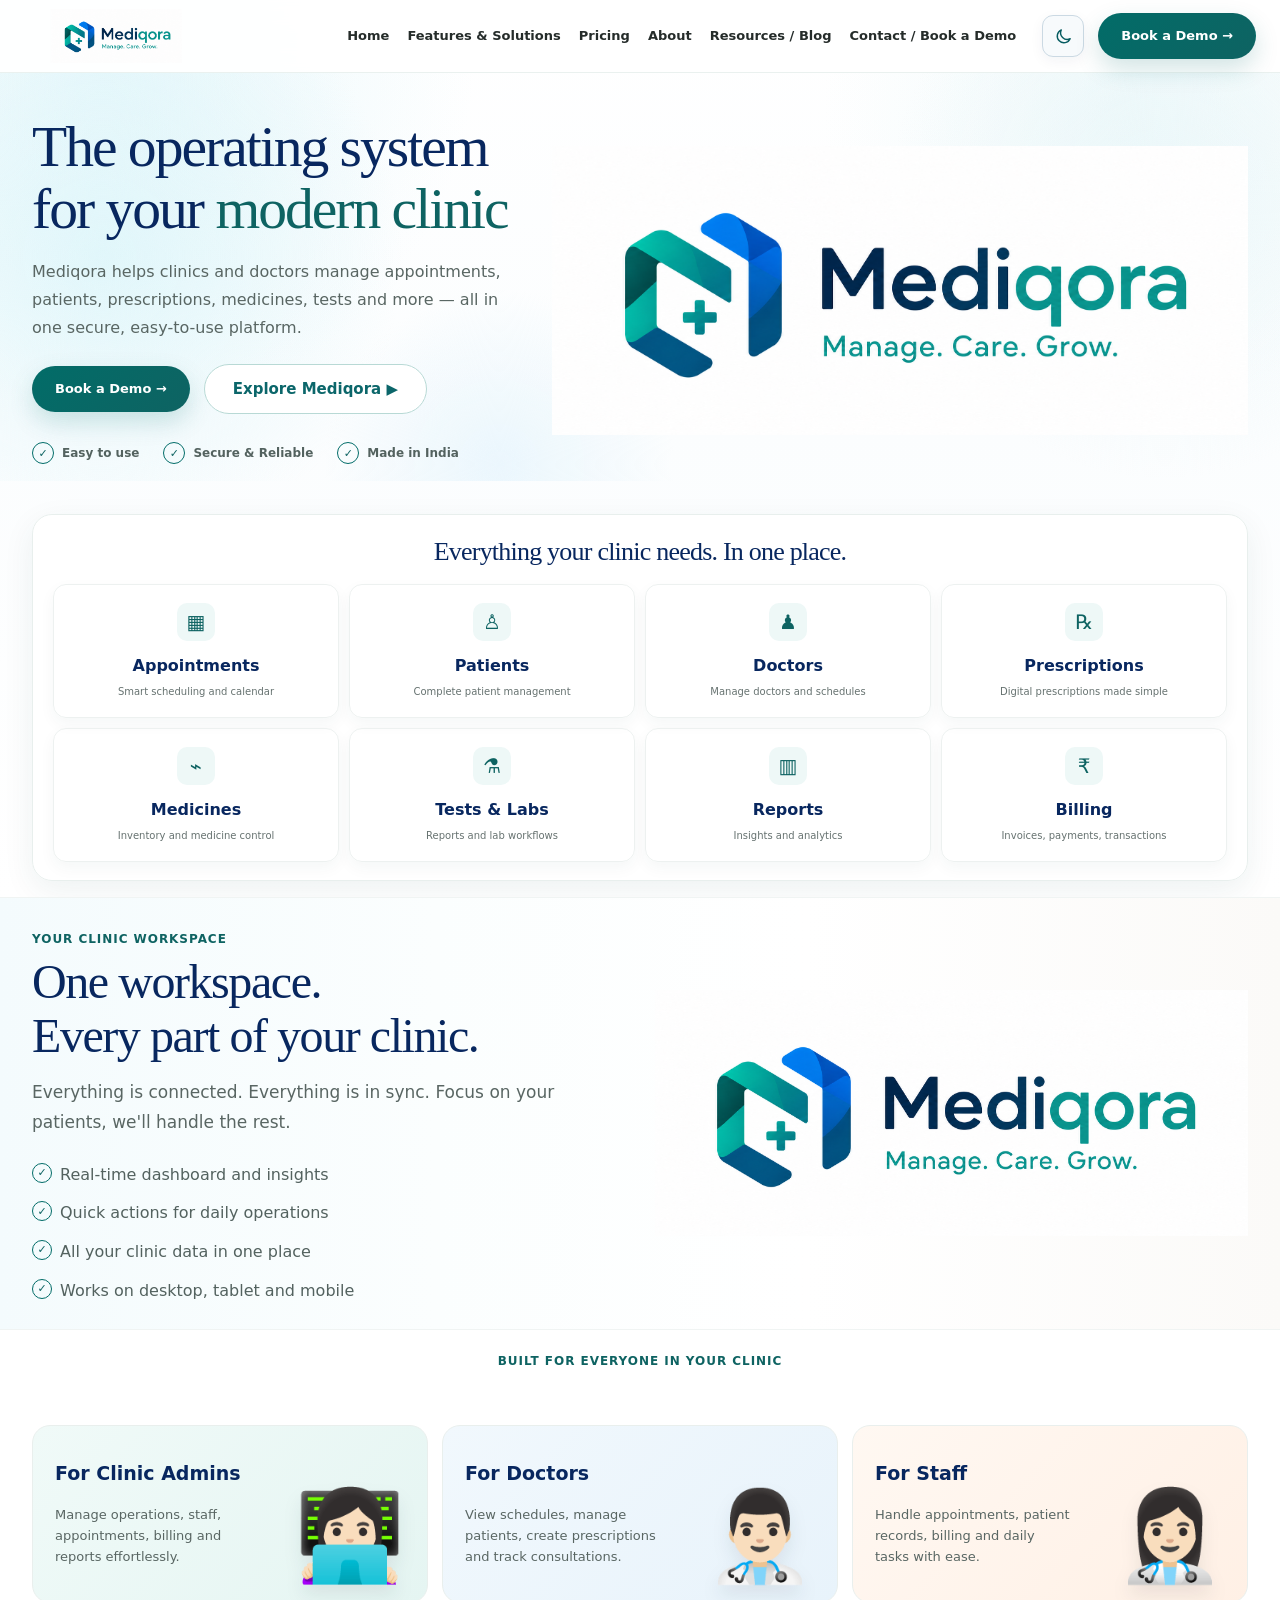
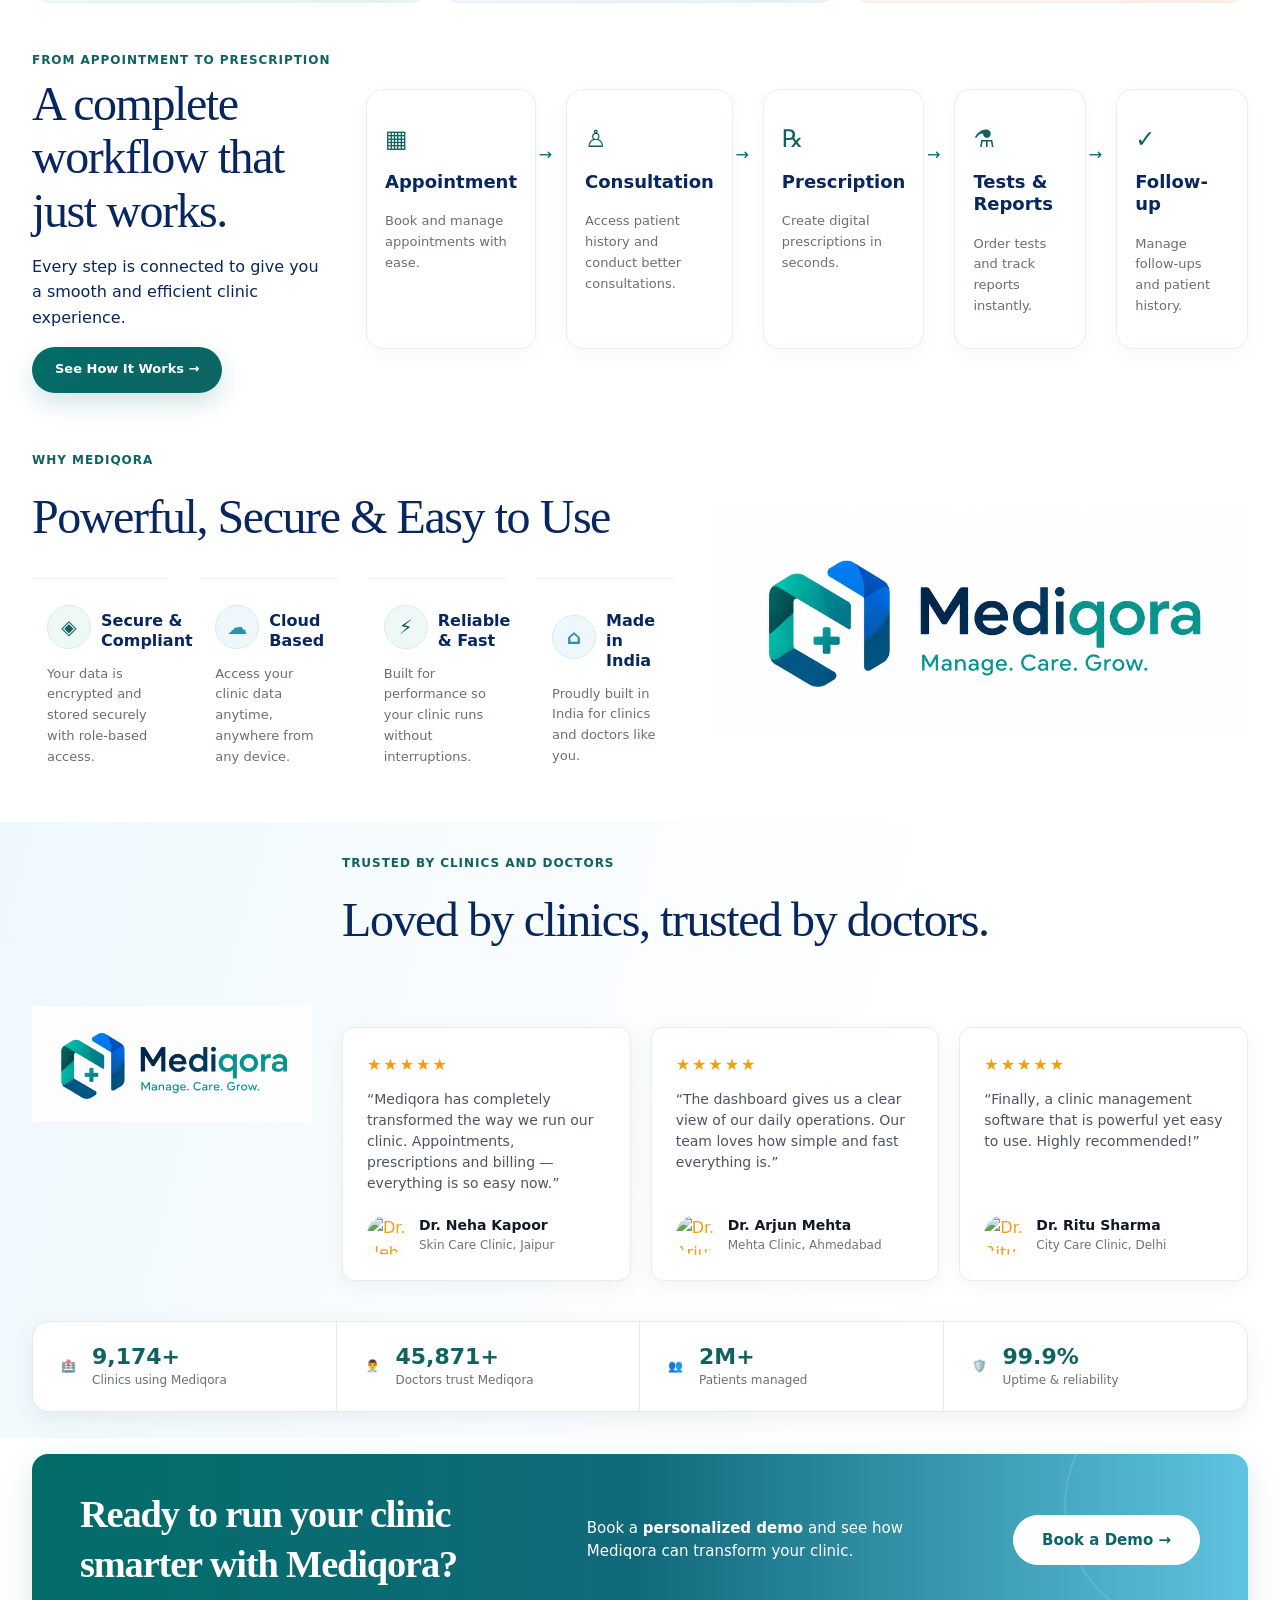
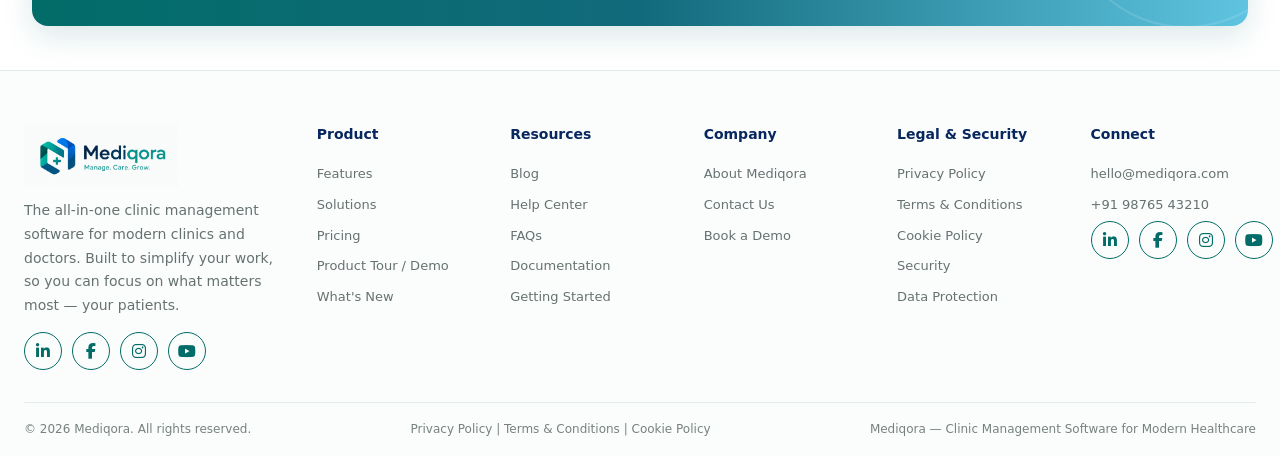
==== index.html @ 3763084b "code" ====
<!doctype html>
<html lang="en">
  <head>
    <meta charset="utf-8" />
    <meta name="viewport" content="width=device-width,initial-scale=1" />
    <meta
      name="description"
      content="Mediqora clinic management software for modern healthcare"
    />
    <title>Mediqora — Modern Clinic Management</title>
    <link
      rel="stylesheet"
      href="https://cdnjs.cloudflare.com/ajax/libs/font-awesome/6.5.1/css/all.min.css"
    />
    <link rel="stylesheet" href="css/home.css" />
    <script defer src="js/script.js"></script>
  </head>
  <body>
    <div data-header></div>
    <main>
      <section class="home-hero">
        <div class="container hero-split">
          <div class="hero-copy reveal">
            <h1>
              The operating system for your
              <span class="teal">modern clinic</span>
            </h1>
            <p class="lead">
              Mediqora helps clinics and doctors manage appointments, patients,
              prescriptions, medicines, tests and more — all in one secure,
              easy-to-use platform.
            </p>
            <div class="actions">
              <a class="btn btn-primary" href="bookdemo.html">Book a Demo →</a
              ><a class="btn btn-secondary" href="producttour.html"
                >Explore Mediqora ▶</a
              >
            </div>
            <div class="hero-points">
              <span>Easy to use</span><span>Secure & Reliable</span
              ><span>Made in India</span>
            </div>
          </div>
          <div class="hero-banner-image reveal">
            <img
              src="assets/logo.png"
              alt="Mediqora banner"
            />
          </div>
        </div>
      </section>

      <section class="container section-sm reveal">
        <div class="feature-catalog">
          <h2>Everything your clinic needs. In one place.</h2>
          <div class="catalog-grid">
            <a href="feature-solutions.html"
              ><i>▦</i><strong>Appointments</strong
              ><span>Smart scheduling and calendar</span></a
            ><a href="feature-solutions.html"
              ><i>♙</i><strong>Patients</strong
              ><span>Complete patient management</span></a
            ><a href="feature-solutions.html"
              ><i>♟</i><strong>Doctors</strong
              ><span>Manage doctors and schedules</span></a
            ><a href="feature-solutions.html"
              ><i>℞</i><strong>Prescriptions</strong
              ><span>Digital prescriptions made simple</span></a
            ><a href="feature-solutions.html"
              ><i>⌁</i><strong>Medicines</strong
              ><span>Inventory and medicine control</span></a
            ><a href="feature-solutions.html"
              ><i>⚗</i><strong>Tests & Labs</strong
              ><span>Reports and lab workflows</span></a
            ><a href="feature-solutions.html"
              ><i>▥</i><strong>Reports</strong
              ><span>Insights and analytics</span></a
            ><a href="feature-solutions.html"
              ><i>₹</i><strong>Billing</strong
              ><span>Invoices, payments, transactions</span></a
            >
          </div>
        </div>
      </section>

      <section class="section workspace">
        <div class="container grid-2 align-center">
          <div class="reveal">
            <span class="eyebrow">Your clinic workspace</span>
            <h2>One workspace.<br />Every part of your clinic.</h2>
            <p class="lead small">
              Everything is connected. Everything is in sync. Focus on your
              patients, we'll handle the rest.
            </p>
            <ul class="check-list">
              <li>Real-time dashboard and insights</li>
              <li>Quick actions for daily operations</li>
              <li>All your clinic data in one place</li>
              <li>Works on desktop, tablet and mobile</li>
            </ul>
          </div>
          <div class="workspace-banner-image reveal">
            <img
              src="assets/logo.png"
              alt="Mediqora clinic workspace banner"
            />
          </div>
        </div>
      </section>

      <section class="container section-sm reveal">
        <div class="section-title center">
          <span class="eyebrow">Built for everyone in your clinic</span>
        </div>
        <div class="role-grid">
          <article class="role doctor">
            <div class="role-copy">
              <h3>For Clinic Admins</h3>
              <p>
                Manage operations, staff, appointments, billing and reports
                effortlessly.
              </p>
            </div>
            <div class="role-person">👩🏻‍💻</div>
          </article>
          <article class="role doctor2">
            <div class="role-copy">
              <h3>For Doctors</h3>
              <p>
                View schedules, manage patients, create prescriptions and track
                consultations.
              </p>
            </div>
            <div class="role-person">👨🏻‍⚕️</div>
          </article>
          <article class="role nurse">
            <div class="role-copy">
              <h3>For Staff</h3>
              <p>
                Handle appointments, patient records, billing and daily tasks
                with ease.
              </p>
            </div>
            <div class="role-person">👩🏻‍⚕️</div>
          </article>
        </div>
      </section>

      <section class="section workflow">
        <div class="container">
          <div class="workflow-grid">
            <div class="reveal">
              <span class="eyebrow">From appointment to prescription</span>
              <h2>A complete workflow that just works.</h2>
              <p>
                Every step is connected to give you a smooth and efficient
                clinic experience.
              </p>
              <a class="btn btn-primary" href="producttour.html"
                >See How It Works →</a
              >
            </div>
            <div class="steps reveal">
              <article>
                <i>▦</i>
                <h3>Appointment</h3>
                <p>Book and manage appointments with ease.</p>
              </article>
              <article>
                <i>♙</i>
                <h3>Consultation</h3>
                <p>Access patient history and conduct better consultations.</p>
              </article>
              <article>
                <i>℞</i>
                <h3>Prescription</h3>
                <p>Create digital prescriptions in seconds.</p>
              </article>
              <article>
                <i>⚗</i>
                <h3>Tests & Reports</h3>
                <p>Order tests and track reports instantly.</p>
              </article>
              <article>
                <i>✓</i>
                <h3>Follow-up</h3>
                <p>Manage follow-ups and patient history.</p>
              </article>
            </div>
          </div>
        </div>
      </section>

      <section class="container section reveal why-mediqora-section">
        <div class="why-mediqora-container">
          <!-- Left Content Column -->
          <div class="why-mediqora-content">
            <div class="section-title">
              <span class="eyebrow">WHY MEDIQORA</span>
              <h2>Powerful, Secure & Easy to Use</h2>
            </div>

            <div class="grid-4 benefits">
              <article>
                <div class="article-header">
                  <span class="icon">◈</span>
                  <h3>Secure & Compliant</h3>
                </div>
                <p>
                  Your data is encrypted and stored securely with role-based
                  access.
                </p>
              </article>

              <article>
                <div class="article-header">
                  <span class="icon blue">☁</span>
                  <h3>Cloud Based</h3>
                </div>
                <p>
                  Access your clinic data anytime, anywhere from any device.
                </p>
              </article>

              <article>
                <div class="article-header">
                  <span class="icon">⚡</span>
                  <h3>Reliable & Fast</h3>
                </div>
                <p>
                  Built for performance so your clinic runs without
                  interruptions.
                </p>
              </article>

              <article>
                <div class="article-header">
                  <span class="icon blue">⌂</span>
                  <h3>Made in India</h3>
                </div>
                <p>Proudly built in India for clinics and doctors like you.</p>
              </article>
            </div>
          </div>
          <div class="why-mediqora-image">
            <img
              src="assets/logo.png"
              alt="Mediqora multi-device dashboard mockup"
            />
          </div>
        </div>
      </section>

      <section class="section testimonials">
        <div class="container testimonials-wrapper">
          <div class="doctor-image-wrapper">
            <img
              src="assets/logo.png"
              alt="Doctor"
              class="featured-doctor-img"
            />
          </div>
          <div class="testimonials-content">
            <div class="testimonials-header">
              <div class="section-title reveal">
                <span class="eyebrow">TRUSTED BY CLINICS AND DOCTORS</span>
                <h2>Loved by clinics, trusted by doctors.</h2>
              </div>
            </div>
            <div class="grid-3 reveal">
              <article class="quote">
                <div class="stars">★★★★★</div>
                <p>
                  “Mediqora has completely transformed the way we run our
                  clinic. Appointments, prescriptions and billing — everything
                  is so easy now.”
                </p>
                <div class="author-info">
                  <img
                    src="https://via.placeholder.com/40"
                    alt="Dr. Neha Kapoor"
                    class="avatar"
                  />
                  <div>
                    <strong>Dr. Neha Kapoor</strong>
                    <small>Skin Care Clinic, Jaipur</small>
                  </div>
                </div>
              </article>

              <article class="quote">
                <div class="stars">★★★★★</div>
                <p>
                  “The dashboard gives us a clear view of our daily operations.
                  Our team loves how simple and fast everything is.”
                </p>
                <div class="author-info">
                  <img
                    src="https://via.placeholder.com/40"
                    alt="Dr. Arjun Mehta"
                    class="avatar"
                  />
                  <div>
                    <strong>Dr. Arjun Mehta</strong>
                    <small>Mehta Clinic, Ahmedabad</small>
                  </div>
                </div>
              </article>

              <article class="quote">
                <div class="stars">★★★★★</div>
                <p>
                  “Finally, a clinic management software that is powerful yet
                  easy to use. Highly recommended!”
                </p>
                <div class="author-info">
                  <img
                    src="https://via.placeholder.com/40"
                    alt="Dr. Ritu Sharma"
                    class="avatar"
                  />
                  <div>
                    <strong>Dr. Ritu Sharma</strong>
                    <small>City Care Clinic, Delhi</small>
                  </div>
                </div>
              </article>
            </div>
          </div>
        </div>
        <div class="container">
          <div class="stats-strip home-stats reveal">
            <div class="stat-item">
              <span class="stat-icon">🏥</span>
              <div>
                <strong class="count" data-count="10000">10,000+</strong>
                <span>Clinics using Mediqora</span>
              </div>
            </div>

            <div class="stat-item">
              <span class="stat-icon">👨‍⚕️</span>
              <div>
                <strong class="count" data-count="50000">50,000+</strong>
                <span>Doctors trust Mediqora</span>
              </div>
            </div>

            <div class="stat-item">
              <span class="stat-icon">👥</span>
              <div>
                <strong>2M+</strong>
                <span>Patients managed</span>
              </div>
            </div>

            <div class="stat-item">
              <span class="stat-icon">🛡️</span>
              <div>
                <strong>99.9%</strong>
                <span>Uptime & reliability</span>
              </div>
            </div>
          </div>
        </div>
      </section>

      <section class="container section-sm reveal">
        <div class="cta">
          <div class="cta-inner">
            <h2 class="cta-title">
              Ready to run your clinic<br />smarter with Mediqora?
            </h2>

            <p class="cta-description">
              Book a <strong>personalized demo</strong> and see how<br />
              Mediqora can transform your clinic.
            </p>

            <a class="btn btn-secondary" href="bookdemo.html"
              >Book a Demo &rarr;</a
            >
          </div>
        </div>
      </section>
    </main>
    <div data-footer></div>
  </body>
</html>
---- css/home.css ----
:root {
  --navy: #161a18;
  --navy-2: #263330;
  --teal: #026c68;
  --teal-dark: #0e6362;
  --teal-soft: #eef8f7;
  --blue: #5fc4e0;
  --blue-soft: #edf7fc;
  --purple: #7180b3;
  --orange: #ef9a49;
  --ink: #08275f;
  --muted: #667270;
  --line: #e3ecea;
  --panel: #ffffff;
  --soft: #f8fbfb;
  --shadow: 0 18px 50px rgba(4, 76, 75, 0.09);
  --shadow-sm: 0 8px 24px rgba(4, 76, 75, 0.07);
  --radius: 22px;
  --radius-sm: 14px;
  --max: 1600px;
}
* {
  box-sizing: border-box;
}
html {
  scroll-behavior: smooth;
}
body {
  margin: 0;
  color: var(--ink);
  background: #fff;
  font-family:
    Inter,
    ui-sans-serif,
    system-ui,
    -apple-system,
    BlinkMacSystemFont,
    "Segoe UI",
    sans-serif;
  line-height: 1.6;
  -webkit-font-smoothing: antialiased;
}
body::before {
  content: "";
  position: fixed;
  inset: 0;
  z-index: -2;
  background:
    radial-gradient(
      circle at 12% 7%,
      rgba(74, 194, 223, 0.11),
      transparent 23%
    ),
    radial-gradient(circle at 89% 9%, rgba(38, 190, 171, 0.1), transparent 20%),
    linear-gradient(180deg, #fff 0%, #fbfdfe 48%, #fff 100%);
}
a {
  color: inherit;
  text-decoration: none;
}
img {
  max-width: 100%;
  display: block;
}
button,
input,
select,
textarea {
  font: inherit;
  color: inherit;
}
button {
  cursor: pointer;
}
.container {
  width: 1500px;
  margin: auto;
}
.section {
  padding: 26px 0;
}
.section-sm {
  padding: 16px 0;
}
.eyebrow {
  display: inline-flex;
  align-items: center;
  gap: 8px;
  padding: 6px 11px;
  border-radius: 999px;
  background: var(--teal-soft);
  color: var(--teal-dark);
  font-weight: 800;
  font-size: 12px;
  letter-spacing: 0.04em;
  text-transform: uppercase;
}
.eyebrow::before {
  content: "";
  width: 7px;
  height: 7px;
  border-radius: 50%;
  background: var(--teal);
}
h1,
h2,
h3,
h4,
p {
  margin-top: 0;
}
h1 {
  font-size: clamp(42px, 6vw, 72px);
  line-height: 1.06;
  letter-spacing: -0.04em;
  color: var(--navy);
  margin-bottom: 22px;
}
h2 {
  font-size: clamp(30px, 4vw, 48px);
  line-height: 1.12;
  letter-spacing: -0.03em;
  color: var(--navy);
  margin-bottom: 16px;
}
h3 {
  line-height: 1.25;
  color: var(--navy);
}
.lead {
  font-size: clamp(17px, 2vw, 21px);
  color: #596663;
  line-height: 1.75;
  max-width: 670px;
}
.teal {
  color: var(--teal);
}
.muted {
  color: var(--muted);
}
.center {
  text-align: center;
}
.center .lead {
  margin-left: auto;
  margin-right: auto;
}
.stack {
  display: grid;
  gap: 18px;
}
.grid-2 {
  display: grid;
  grid-template-columns: repeat(2, minmax(0, 1fr));
  gap: 30px;
}
.grid-3 {
  display: grid;
  grid-template-columns: repeat(3, minmax(0, 1fr));
  gap: 22px;
}
.grid-4 {
  display: grid;
  grid-template-columns: repeat(4, minmax(0, 1fr));
  gap: 18px;
}
.grid-5 {
  display: grid;
  grid-template-columns: repeat(5, minmax(0, 1fr));
  gap: 16px;
}
.card {
  background: rgba(255, 255, 255, 0.95);
  border: 1px solid var(--line);
  border-radius: var(--radius-sm);
  box-shadow: var(--shadow-sm);
  padding: 24px;
}
.soft-card {
  background: linear-gradient(135deg, #f7fcfd, #f4f9ff);
  border: 1px solid var(--line);
  border-radius: var(--radius);
  padding: 28px;
}
.icon {
  width: 44px;
  height: 44px;
  min-width: 44px;
  min-height: 44px;
  flex: 0 0 44px;
  border-radius: 50%;
  display: inline-grid;
  place-items: center;
  background: var(--teal-soft);
  color: var(--teal-dark);
  font-size: 20px;
  font-weight: 800;
  line-height: 1;
  border: 1px solid rgba(0, 167, 157, 0.12);
}

.icon.blue {
  width: 44px;
  height: 44px;
  border-radius: 50%;
  background: var(--blue-soft);
  color: var(--blue);
}

.icon.purple {
  width: 44px;
  height: 44px;
  border-radius: 50%;
  background: #f4efff;
  color: var(--purple);
}

.icon.orange {
  width: 44px;
  height: 44px;
  border-radius: 50%;
  background: #fff2e8;
  color: #ef7f22;
}
.btn {
  display: inline-flex;
  align-items: center;
  justify-content: center;
  gap: 9px;
  min-height: 48px;
  padding: 0 22px;
  border-radius: 12px;
  border: 1px solid transparent;
  font-weight: 800;
  transition: 0.25s ease;
  white-space: nowrap;
}
.btn:hover {
  transform: translateY(-2px);
}
.btn-primary {
  background: linear-gradient(135deg, #026c68, #008a84);
  color: #fff;
  box-shadow: 0 12px 24px rgba(0, 167, 157, 0.18);
}
.btn-secondary {
  background: #fff;
  border-color: #b8d9d5;
  color: var(--teal-dark);
}
.btn-navy {
  background: linear-gradient(135deg, #0b5571, #0b6a83);
  color: #fff;
}
.btn-ghost {
  background: transparent;
  border-color: #d5e3e0;
  color: var(--navy);
}
.actions {
  display: flex;
  gap: 14px;
  flex-wrap: wrap;
  align-items: center;
}
.check-list {
  list-style: none;
  padding: 0;
  margin: 24px 0 0;
  display: grid;
  gap: 13px;
}
.check-list li {
  position: relative;
  padding-left: 28px;
  color: #53625f;
}
.check-list li::before {
  content: "✓";
  position: absolute;
  left: 0;
  top: 1px;
  width: 18px;
  height: 18px;
  border-radius: 50%;
  display: grid;
  place-items: center;
  border: 1px solid var(--teal);
  color: var(--teal-dark);
  font-size: 11px;
  font-weight: 900;
}
.section-title {
  margin-bottom: 34px;
}
.section-title .eyebrow {
  margin-bottom: 14px;
}
.band {
  border: 1px solid var(--line);
  background: rgba(255, 255, 255, 0.88);
  border-radius: 18px;
  box-shadow: var(--shadow-sm);
  padding: 22px;
}
.feature-row {
  display: grid;
  grid-template-columns: repeat(auto-fit, minmax(180px, 1fr));
  gap: 0;
}
.feature-row > div {
  padding: 18px 22px;
  border-right: 1px solid var(--line);
  display: flex;
  gap: 14px;
  align-items: center;
}
.feature-row > div:last-child {
  border-right: 0;
}
.feature-row strong {
  display: block;
  color: var(--navy);
  font-size: 14px;
}
.feature-row small {
  color: var(--muted);
  display: block;
  margin-top: 3px;
}
.cta {
  padding: 34px;
  border-radius: 22px;
  background: linear-gradient(90deg, #026c68 0%, #116a7b 50%, #5fc4e0 100%);
  color: white;
  box-shadow: 0 20px 42px rgba(7, 91, 130, 0.18);
  overflow: hidden;
  position: relative;
}
.cta::after {
  content: "";
  position: absolute;
  right: -60px;
  top: -70px;
  width: 240px;
  height: 240px;
  border: 2px solid rgba(255, 255, 255, 0.12);
  border-radius: 50%;
}
.cta h2,
.cta h3,
.cta p {
  color: white;
}
.cta-inner {
  position: relative;
  z-index: 1;
  display: flex;
  justify-content: space-between;
  gap: 30px;
  align-items: center;
}
.cta .btn-secondary {
  border-color: white;
}
.reveal {
  opacity: 0;
  transform: translateY(20px);
  transition:
    opacity 0.65s ease,
    transform 0.65s ease;
}
.reveal.visible {
  opacity: 1;
  transform: none;
}
.input,
.select,
.textarea {
  width: 100%;
  border: 1px solid #cfddea;
  background: #fff;
  border-radius: 10px;
  padding: 13px 14px;
  outline: none;
  transition: 0.2s;
}
.input:focus,
.select:focus,
.textarea:focus {
  border-color: var(--teal);
  box-shadow: 0 0 0 3px rgba(0, 167, 157, 0.08);
}
.textarea {
  min-height: 130px;
  resize: vertical;
}
.field label {
  display: block;
  font-size: 13px;
  font-weight: 800;
  color: var(--navy);
  margin-bottom: 7px;
}
.form-grid {
  display: grid;
  grid-template-columns: repeat(2, minmax(0, 1fr));
  gap: 16px;
}
.notice {
  padding: 12px 14px;
  border-radius: 10px;
  font-weight: 700;
  font-size: 14px;
  display: none;
}
.notice.show {
  display: block;
}
.notice.success {
  background: #e9fbf2;
  color: #16784c;
}
.notice.error {
  background: #fff0f0;
  color: #b42318;
}

/* Header */
.site-header {
  position: sticky;
  top: 0;
  z-index: 60;
  background: rgba(255, 255, 255, 0.88);
  -webkit-backdrop-filter: blur(14px);
  backdrop-filter: blur(14px);
  border-bottom: 1px solid rgba(219, 231, 239, 0.8);
}
.header-inner {
  height: 78px;
  display: flex;
  align-items: center;
  gap: 28px;
}
.brand {
  display: flex;
  align-items: center;
  flex: 0 0 auto;
}
.brand img {
  width: 150px;
  height: 54px;
  object-fit: contain;
  object-position: left center;
  mix-blend-mode: multiply;
}
.nav {
  display: flex;
  align-items: center;
  gap: 24px;
  margin-left: auto;
}
.nav a,
.nav button {
  font-size: 14px;
  font-weight: 750;
  color: #252c2a;
  background: none;
  border: 0;
  padding: 12px 0;
  position: relative;
}
.nav > a::after,
.nav .nav-link::after {
  content: "";
  position: absolute;
  left: 0;
  right: 0;
  bottom: 4px;
  height: 2px;
  background: var(--teal);
  transform: scaleX(0);
  transition: 0.22s;
}
.nav > a:hover::after,
.nav > a.active::after,
.nav .nav-link.active::after {
  transform: scaleX(1);
}
.dropdown {
  position: relative;
}
.dropdown-menu {
  position: absolute;
  top: calc(100% + 8px);
  left: 50%;
  transform: translate(-50%, 10px);
  min-width: 220px;
  background: #fff;
  border: 1px solid var(--line);
  border-radius: 14px;
  padding: 10px;
  box-shadow: var(--shadow);
  opacity: 0;
  visibility: hidden;
  transition: 0.2s;
}
.dropdown:hover .dropdown-menu,
.dropdown:focus-within .dropdown-menu {
  opacity: 1;
  visibility: visible;
  transform: translate(-50%, 0);
}
.dropdown-menu a {
  display: block;
  padding: 10px 12px;
  border-radius: 9px;
}
.dropdown-menu a:hover {
  background: var(--teal-soft);
}
.header-cta {
  margin-left: 4px;
}
.menu-toggle {
  display: none;
  width: 44px;
  height: 44px;
  border-radius: 10px;
  border: 1px solid var(--line);
  background: #fff;
  font-size: 22px;
}
.site-footer {
  margin-top: 72px;
  border-top: 1px solid var(--line);
  background: #fbfdfe;
}
.footer-main {
  padding: 52px 0 32px;
  display: grid;
  grid-template-columns: 1.6fr repeat(5, 1fr);
  gap: 34px;
}
.footer-brand img {
  width: 155px;
  mix-blend-mode: multiply;
  margin-bottom: 12px;
}
.footer-brand p {
  font-size: 14px;
  color: var(--muted);
  max-width: 300px;
}
.footer-col h4 {
  font-size: 14px;
  margin-bottom: 14px;
}
.footer-col a {
  display: block;
  color: #667270;
  font-size: 13px;
  padding: 5px 0;
}
.footer-col a:hover {
  color: var(--teal-dark);
}
.footer-bottom {
  border-top: 1px solid var(--line);
  padding: 17px 0;
  color: #77827f;
  font-size: 12px;
  display: flex;
  justify-content: space-between;
  gap: 16px;
  flex-wrap: wrap;
}
.mockup-wrap {
  position: relative;
  min-height: 430px;
  display: flex;
  align-items: center;
  justify-content: center;
  padding: 18px 0 24px;
}
.mockup-wrap::before {
  content: "";
  position: absolute;
  width: 360px;
  height: 360px;
  border-radius: 50%;
  right: 3%;
  top: 0;
  background: linear-gradient(
    135deg,
    rgba(88, 215, 207, 0.18),
    rgba(114, 188, 247, 0.16)
  );
  z-index: -1;
}
.laptop {
  width: min(100%, 690px);
  background: #111827;
  border: 8px solid #111827;
  border-radius: 16px 16px 10px 10px;
  box-shadow: 0 28px 55px rgba(15, 23, 42, 0.2);
  padding: 8px;
}
.screen {
  background: #fff;
  border-radius: 5px;
  min-height: 350px;
  padding: 15px;
  overflow: hidden;
}
.laptop::after {
  content: "";
  display: block;
  width: 104%;
  height: 13px;
  background: linear-gradient(#5a6470, #1e293b);
  border-radius: 2px 2px 12px 12px;
  margin: 8px -2% -17px;
}
.dash-top {
  display: flex;
  align-items: center;
  gap: 12px;
  padding-bottom: 12px;
  border-bottom: 1px solid #edf2f7;
}
.dash-logo {
  font-weight: 900;
  color: var(--teal-dark);
  font-size: 13px;
}
.dash-grid {
  display: grid;
  grid-template-columns: 115px 1fr;
  gap: 14px;
  margin-top: 12px;
}
.dash-side {
  display: grid;
  gap: 8px;
  align-content: start;
}
.dash-side span {
  font-size: 9px;
  padding: 7px 8px;
  border-radius: 5px;
  color: #667270;
}
.dash-side span:first-child {
  background: #eaf7f5;
  color: #0e6362;
  font-weight: 800;
}
.dash-main {
  min-width: 0;
}
.metric-grid {
  display: grid;
  grid-template-columns: repeat(4, 1fr);
  gap: 8px;
}
.metric {
  border: 1px solid #edf2f7;
  border-radius: 8px;
  padding: 10px;
  background: #fff;
  box-shadow: 0 2px 9px rgba(15, 23, 42, 0.035);
}
.metric small {
  font-size: 7px;
  color: #667270;
  display: block;
}
.metric strong {
  font-size: 15px;
  color: #161a18;
}
.mini-cols {
  display: grid;
  grid-template-columns: 1.35fr 1fr;
  gap: 10px;
  margin-top: 12px;
}
.mini-panel {
  border: 1px solid #edf2f7;
  border-radius: 8px;
  padding: 10px;
  min-height: 170px;
}
.mini-panel h4 {
  font-size: 10px;
  margin-bottom: 8px;
}
.appt {
  display: grid;
  grid-template-columns: 52px 1fr 62px;
  gap: 8px;
  align-items: center;
  font-size: 7px;
  padding: 6px 0;
  border-bottom: 1px solid #f1f5f9;
}
.status {
  padding: 3px 5px;
  border-radius: 999px;
  background: #e9fbf2;
  color: #15803d;
  text-align: center;
}
.quick {
  display: grid;
  gap: 8px;
}
.quick span {
  font-size: 8px;
  background: #f2f7ff;
  padding: 9px;
  border-radius: 6px;
  color: #355d62;
}
.phone {
  position: absolute;
  right: 1%;
  bottom: 2px;
  width: 150px;
  background: #111827;
  border: 7px solid #111827;
  border-radius: 25px;
  box-shadow: 0 22px 36px rgba(15, 23, 42, 0.24);
  padding: 7px;
  transform: rotate(0.5deg);
}
.phone::before {
  content: "";
  position: absolute;
  top: 6px;
  left: 50%;
  transform: translateX(-50%);
  width: 52px;
  height: 9px;
  border-radius: 0 0 8px 8px;
  background: #111827;
}
.phone-screen {
  background: #fff;
  border-radius: 17px;
  padding: 21px 9px 9px;
  min-height: 285px;
}
.rx {
  font-size: 8px;
  color: #334155;
}
.rx h4 {
  font-size: 10px;
}
.pill-line {
  display: flex;
  gap: 6px;
  align-items: center;
  padding: 6px 0;
  border-bottom: 1px solid #eef2f7;
}
.pill {
  width: 12px;
  height: 12px;
  border-radius: 4px;
  background: #a7f3d0;
  border: 1px solid #69c5af;
}
.pill.orange {
  background: #fed7aa;
  border-color: #fb923c;
}
.phone-actions {
  display: flex;
  gap: 3px;
  margin-top: 12px;
}
.phone-actions span {
  flex: 1;
  color: #fff;
  background: #0b8092;
  font-size: 6px;
  text-align: center;
  padding: 5px 2px;
  border-radius: 3px;
}
.phone-actions span:last-child {
  background: #16a34a;
}

.hero-split {
  display: grid;
  grid-template-columns: 0.88fr 1.12fr;
  gap: 50px;
  align-items: center;
  padding: 58px 0 42px;
}
.hero-copy .eyebrow {
  margin-bottom: 18px;
}
.hero-copy .actions {
  margin-top: 28px;
}
.hero-points {
  display: flex;
  gap: 24px;
  flex-wrap: wrap;
  margin-top: 30px;
}
.hero-points span {
  font-size: 13px;
  font-weight: 750;
  color: #53625f;
  display: flex;
  align-items: center;
  gap: 8px;
}
.hero-points span::before {
  content: "✓";
  display: grid;
  place-items: center;
  width: 20px;
  height: 20px;
  border: 1px solid var(--teal);
  border-radius: 50%;
  color: var(--teal-dark);
  font-size: 11px;
}
.stats-strip {
  display: grid;
  grid-template-columns: repeat(auto-fit, minmax(150px, 1fr));
  border: 1px solid var(--line);
  border-radius: 17px;
  background: white;
  box-shadow: var(--shadow-sm);
  overflow: hidden;
}
.stats-strip > div {
  padding: 22px;
  text-align: center;
  border-right: 1px solid var(--line);
}
.stats-strip > div:last-child {
  border-right: 0;
}
.stats-strip strong {
  display: block;
  font-size: 26px;
  color: var(--navy);
}
.stats-strip span {
  font-size: 12px;
  color: var(--muted);
}

@media (max-width: 980px) {
  .grid-4,
  .grid-5 {
    grid-template-columns: repeat(2, minmax(0, 1fr));
  }
  .hero-split {
    grid-template-columns: 1fr;
    gap: 15px;
  }
  .mockup-wrap {
    min-height: 390px;
  }
  .footer-main {
    grid-template-columns: repeat(2, 1fr);
  }
  .footer-brand {
    grid-column: 1/-1;
  }
  .nav {
    position: fixed;
    left: 20px;
    right: 20px;
    top: 86px;
    display: none;
    flex-direction: column;
    align-items: stretch;
    background: #fff;
    border: 1px solid var(--line);
    border-radius: 16px;
    padding: 12px 20px;
    box-shadow: var(--shadow);
  }
  .nav.open {
    display: flex;
  }
  .nav a,
  .nav button {
    text-align: left;
  }
  .dropdown-menu {
    position: static;
    transform: none;
    display: none;
    opacity: 1;
    visibility: visible;
    box-shadow: none;
    border: 0;
    padding-left: 10px;
  }
  .dropdown.open .dropdown-menu {
    display: block;
  }
  .dropdown:hover .dropdown-menu {
    transform: none;
  }
  .header-cta {
    display: none;
  }
  .menu-toggle {
    display: block;
    margin-left: auto;
  }
  .feature-row > div:nth-child(2n) {
    border-right: 0;
  }
  .feature-row > div {
    border-bottom: 1px solid var(--line);
  }
}
@media (max-width: 680px) {
  .container {
    width: min(calc(100% - 26px), var(--max));
  }
  .section {
    padding: 54px 0;
  }
  .section-sm {
    padding: 34px 0;
  }
  .grid-2,
  .grid-3,
  .grid-4,
  .grid-5,
  .form-grid {
    grid-template-columns: 1fr;
  }
  .hero-split {
    padding-top: 40px;
  }
  .hero-copy h1 {
    font-size: 43px;
  }
  .mockup-wrap {
    min-height: 300px;
    padding-right: 18px;
  }
  .laptop {
    border-width: 5px;
    padding: 5px;
  }
  .screen {
    min-height: 255px;
    padding: 9px;
  }
  .dash-grid {
    grid-template-columns: 72px 1fr;
    gap: 6px;
  }
  .dash-side span {
    font-size: 6px;
    padding: 5px;
  }
  .metric-grid {
    grid-template-columns: repeat(2, 1fr);
  }
  .metric:nth-child(n + 3) {
    display: none;
  }
  .mini-cols {
    grid-template-columns: 1fr;
  }
  .mini-panel:last-child {
    display: none;
  }
  .mini-panel {
    min-height: 120px;
  }
  .appt {
    grid-template-columns: 38px 1fr 48px;
  }
  .phone {
    width: 95px;
    border-width: 5px;
    right: -2%;
    bottom: 0;
  }
  .phone-screen {
    min-height: 180px;
    padding: 16px 6px 6px;
  }
  .rx,
  .pill-line {
    font-size: 5px;
  }
  .phone-actions span {
    font-size: 4px;
  }
  .stats-strip {
    grid-template-columns: repeat(2, 1fr);
  }
  .stats-strip > div {
    border-bottom: 1px solid var(--line);
  }
  .cta-inner {
    flex-direction: column;
    align-items: flex-start;
  }
  .footer-main {
    grid-template-columns: 1fr 1fr;
    gap: 22px;
  }
  .brand img {
    width: 132px;
  }
  .header-inner {
    height: 70px;
  }
  .feature-row {
    grid-template-columns: 1fr;
  }
  .feature-row > div {
    border-right: 0;
  }
  .hero-points {
    gap: 12px;
  }
  .hero-points span {
    width: 100%;
  }
}
.home-hero {
  padding-top: 10px;
  overflow: hidden;
}
.home-hero h1 {
  font-family: Georgia, "Times New Roman", serif;
  font-weight: 500;
}
.feature-catalog {
  background: rgba(255, 255, 255, 0.92);
  border: 1px solid var(--line);
  border-radius: 22px;
  padding: 24px;
  box-shadow: var(--shadow);
}
.feature-catalog h2 {
  text-align: center;
  font-family: Georgia, "Times New Roman", serif;
  font-size: 29px;
  font-weight: 500;
}
.catalog-grid {
  display: grid;
  grid-template-columns: repeat(8, 1fr);
  gap: 12px;
}
.catalog-grid a {
  text-align: center;
  border: 1px solid #e5eef4;
  border-radius: 14px;
  padding: 18px 10px;
  min-height: 130px;
  box-shadow: 0 6px 18px rgba(25, 62, 98, 0.05);
  transition: 0.25s;
}
.catalog-grid a:hover {
  transform: translateY(-4px);
  border-color: #a9ddd9;
}
.catalog-grid i {
  font-style: normal;
  width: 38px;
  height: 38px;
  border-radius: 10px;
  display: grid;
  place-items: center;
  margin: 0 auto 12px;
  background: var(--teal-soft);
  color: var(--teal-dark);
  font-size: 20px;
}
.catalog-grid strong {
  font-size: 16px;
  display: block;
  color: var(--navy);
}
.catalog-grid span {
  font-size: 10px;
  color: var(--muted);
  line-height: 1.4;
  display: block;
  margin-top: 6px;
}
.workspace {
  background: linear-gradient(
    110deg,
    rgba(231, 248, 251, 0.8),
    rgba(255, 255, 255, 0.3)
  );
}
.align-center {
  align-items: center;
}
.lead.small {
  font-size: 17px;
}
.dashboard-card {
  display: grid;
  grid-template-columns: 52px 1fr;
  min-height: 390px;
  border: 1px solid var(--line);
  border-radius: 20px;
  background: #fff;
  box-shadow: var(--shadow);
  overflow: hidden;
}
.dash-nav {
  background: linear-gradient(#0d7580, #0a5266);
  color: #fff;
  text-align: center;
  padding: 18px 10px;
  font-weight: 900;
  font-size: 21px;
}
.dash-nav span {
  display: block;
  font-size: 15px;
  margin: 24px 0;
}
.dash-content {
  padding: 20px;
}
.quick-metrics {
  display: grid;
  grid-template-columns: repeat(3, 1fr);
  gap: 10px;
}
.quick-metrics div {
  border: 1px solid var(--line);
  border-radius: 12px;
  padding: 15px;
}
.quick-metrics small,
.quick-metrics em {
  display: block;
  font-size: 10px;
  color: var(--muted);
}
.quick-metrics b {
  font-size: 20px;
  color: var(--navy);
}
.quick-metrics em {
  color: #0f9e6a;
  font-style: normal;
}
.dash-lower {
  display: grid;
  grid-template-columns: 1.25fr 0.75fr;
  gap: 12px;
  margin-top: 12px;
}
.schedule-box,
.donut-box {
  border: 1px solid var(--line);
  border-radius: 12px;
  padding: 15px;
}
.schedule-box h3,
.donut-box h3 {
  font-size: 13px;
}
.schedule-box p {
  font-size: 10px;
  border-bottom: 1px solid #eef3f6;
  padding-bottom: 8px;
}
.schedule-box p span {
  float: right;
  background: #e7faf2;
  color: #15803d;
  padding: 2px 5px;
  border-radius: 5px;
}
.schedule-box p span.pending {
  background: #fff3e1;
  color: #c56a00;
}
.donut {
  width: 130px;
  aspect-ratio: 1;
  border-radius: 50%;
  margin: 25px auto;
  background: conic-gradient(
    var(--teal) 0 60%,
    #3090e8 60% 80%,
    #78d8c6 80% 90%,
    #dde7ef 90%
  );
  position: relative;
}
.donut::after {
  content: "";
  position: absolute;
  inset: 27px;
  border-radius: 50%;
  background: #fff;
}
.donut-box small {
  display: block;
  text-align: center;
  color: var(--muted);
}
.role-grid {
  display: grid;
  grid-template-columns: repeat(3, 1fr);
  gap: 16px;
}
.role {
  min-height: 210px;
  border-radius: 18px;
  padding: 25px;
  display: flex;
  justify-content: space-between;
  align-items: flex-end;
  overflow: hidden;
  border: 1px solid var(--line);
}
.role.doctor {
  background: linear-gradient(135deg, #ecfbf9, #dff4ed);
}
.role.doctor2 {
  background: linear-gradient(135deg, #f2f8ff, #e6f0ff);
}
.role.nurse {
  background: linear-gradient(135deg, #fff6ee, #fff0e4);
}
.role-copy {
  max-width: 56%;
}
.role-copy h3 {
  font-size: 19px;
}
.role-copy p {
  font-size: 13px;
  color: #596663;
}
.role-person {
  font-size: 88px;
  line-height: 1;
  filter: drop-shadow(0 10px 9px rgba(15, 23, 42, 0.08));
}
.workflow {
  background: linear-gradient(180deg, #fff, #fbfdfe);
}
.workflow-grid {
  display: grid;
  grid-template-columns: 300px 1fr;
  gap: 34px;
  align-items: center;
}
.steps {
  display: grid;
  grid-template-columns: repeat(5, 1fr);
  gap: 30px;
}
.steps article {
  border: 1px solid var(--line);
  border-radius: 16px;
  padding: 18px;
  min-height: 1 00px;
  background: #fff;
  position: relative;
}
.steps b {
  font-size: 28px;
  color: var(--teal);
  font-family: Georgia, serif;
}
.steps i {
  display: block;
  font-size: 24px;
  color: var(--teal-dark);
  font-style: normal;
  margin: 12px 0;
}
.steps h3 {
  font-size: 18px;
}
.steps p {
  font-size: 13px;
  color: var(--muted);
}
.steps article:not(:last-child)::after {
  content: "→";
  position: absolute;
  right: -17px;
  top: 52px;
  color: var(--teal);
  z-index: 2;
}
.benefits article {
  padding: 15px;
}
.benefits h3 {
  font-size: 16px;
  margin: 12px 0 5px;
}
.benefits p {
  font-size: 13px;
  color: var(--muted);
}
.testimonials {
  background: linear-gradient(
    135deg,
    rgba(235, 248, 255, 0.9),
    rgba(255, 255, 255, 0.6)
  );
}
.quote {
  background: #fff;
  border: 1px solid var(--line);
  border-radius: 16px;
  padding: 23px;
  box-shadow: var(--shadow-sm);
  color: #f59e0b;
}
.quote p {
  color: #596663;
  min-height: 104px;
}
.quote strong,
.quote small {
  display: block;
  color: var(--navy);
}
.quote small {
  color: var(--muted);
}
.home-stats {
  margin-top: 20px;
}
@media (max-width: 1100px) {
  .catalog-grid {
    grid-template-columns: repeat(4, 1fr);
  }
  .steps {
    grid-template-columns: repeat(3, 1fr);
  }
  .steps article::after {
    display: none;
  }
}
@media (max-width: 780px) {
  .catalog-grid {
    grid-template-columns: repeat(2, 1fr);
  }
  .workflow-grid {
    grid-template-columns: 1fr;
  }
  .steps {
    grid-template-columns: 1fr 1fr;
  }
  .role-grid {
    grid-template-columns: 1fr;
  }
  .role-copy {
    max-width: 70%;
  }
  .dashboard-card {
    grid-template-columns: 42px 1fr;
  }
  .quick-metrics {
    grid-template-columns: 1fr 1fr;
  }
  .quick-metrics > div:last-child {
    display: none;
  }
  .dash-lower {
    grid-template-columns: 1fr;
  }
  .donut-box {
    display: none;
  }
}
@media (max-width: 520px) {
  .steps {
    grid-template-columns: 1fr;
  }
  .role-person {
    font-size: 66px;
  }
  .feature-catalog {
    padding: 14px;
  }
  .catalog-grid a {
    min-height: 112px;
    padding: 14px 6px;
  }
  .home-hero h1 {
    font-size: 41px;
  }
}
html {
  color-scheme: light;
}
html[data-theme="dark"] {
  color-scheme: dark;
  --navy: #e8f4ff;
  --navy-2: #c9e3ff;
  --teal: #2dd4bf;
  --teal-dark: #5eead4;
  --teal-soft: #102f32;
  --blue: #60a5fa;
  --blue-soft: #12243d;
  --purple: #c4b5fd;
  --orange: #fdba74;
  --ink: #d9e7f5;
  --muted: #94a9be;
  --line: #24384b;
  --panel: #0f1c2a;
  --soft: #0b1724;
  --shadow: 0 18px 50px rgba(0, 0, 0, 0.28);
  --shadow-sm: 0 8px 24px rgba(0, 0, 0, 0.22);
}
body,
.site-header,
.site-footer,
.dropdown-menu,
.nav,
.card,
.band,
.stats-strip,
.screen,
.metric,
.phone-screen {
  transition:
    background-color 0.25s ease,
    color 0.25s ease,
    border-color 0.25s ease;
}
.header-actions {
  display: flex;
  align-items: center;
  gap: 10px;
  margin-left: 4px;
}
.theme-toggle {
  width: 42px;
  height: 42px;
  border-radius: 11px;
  border: 1px solid var(--line);
  background: var(--panel);
  color: var(--navy);
  display: grid;
  place-items: center;
  flex: 0 0 auto;
  transition: 0.22s ease;
  box-shadow: 0 4px 14px rgba(23, 49, 87, 0.05);
}
.theme-toggle:hover {
  transform: translateY(-1px);
  border-color: var(--teal);
}
.theme-toggle svg {
  width: 19px;
  height: 19px;
  fill: none;
  stroke: currentColor;
  stroke-width: 1.8;
  stroke-linecap: round;
  stroke-linejoin: round;
}
.pending-status {
  background: #fff7e6 !important;
  color: #b7791f !important;
}
[hidden] {
  display: none !important;
}
@media (max-width: 980px) {
  .header-actions {
    margin-left: auto;
  }
  .menu-toggle {
    margin-left: 0 !important;
  }
}
@media (max-width: 520px) {
  .theme-toggle {
    width: 40px;
    height: 40px;
  }
  .header-actions {
    gap: 7px;
  }
}

html[data-theme="dark"] body {
  background: #07111f;
  color: var(--ink);
}
html[data-theme="dark"] body::before {
  background:
    radial-gradient(circle at 12% 7%, rgba(45, 212, 191, 0.1), transparent 23%),
    radial-gradient(
      circle at 89% 9%,
      rgba(96, 165, 250, 0.08),
      transparent 20%
    ),
    linear-gradient(180deg, #07111f 0%, #091522 48%, #07111f 100%);
}
html[data-theme="dark"] h1,
html[data-theme="dark"] h2,
html[data-theme="dark"] h3,
html[data-theme="dark"] h4,
html[data-theme="dark"] .field label,
html[data-theme="dark"] .feature-row strong,
html[data-theme="dark"] .stats-strip strong {
  color: var(--navy);
}
html[data-theme="dark"] .lead,
html[data-theme="dark"] .check-list li,
html[data-theme="dark"] .hero-points span {
  color: #a9bed2;
}
html[data-theme="dark"] .site-header {
  background: rgba(7, 17, 31, 0.9);
  border-bottom-color: #203346;
}
html[data-theme="dark"] .nav a,
html[data-theme="dark"] .nav button {
  color: #d8e8f7;
}
html[data-theme="dark"] .dropdown-menu,
html[data-theme="dark"] .nav {
  background: #0d1b29;
}
html[data-theme="dark"] .dropdown-menu a:hover {
  background: #123038;
}
html[data-theme="dark"] .site-footer {
  background: #081521;
}
html[data-theme="dark"] .brand img,
html[data-theme="dark"] .footer-brand img {
  background: #fff;
  border-radius: 9px;
  padding: 3px;
  mix-blend-mode: normal;
}
html[data-theme="dark"] .btn-secondary {
  background: #0f1c2a;
  color: #76e4d6;
  border-color: #2b6e69;
}
html[data-theme="dark"] .btn-ghost {
  border-color: #344c63;
  color: #d8e8f7;
}
html[data-theme="dark"] .card,
html[data-theme="dark"] .band,
html[data-theme="dark"] .stats-strip,
html[data-theme="dark"] .feature-catalog,
html[data-theme="dark"] .dashboard-card,
html[data-theme="dark"] .steps article,
html[data-theme="dark"] .quote,
html[data-theme="dark"] .mission,
html[data-theme="dark"] .category-band,
html[data-theme="dark"] .category-band button,
html[data-theme="dark"] .demo-form-shell,
html[data-theme="dark"] .contact-shell,
html[data-theme="dark"] .faq-mini button,
html[data-theme="dark"] .docs-sidebar,
html[data-theme="dark"] .docs-right .card,
html[data-theme="dark"] .category-grid button,
html[data-theme="dark"] .faq-item,
html[data-theme="dark"] .faq-item > button,
html[data-theme="dark"] .role-card,
html[data-theme="dark"] .integration-grid,
html[data-theme="dark"] .billing-toggle,
html[data-theme="dark"] .billing-toggle button,
html[data-theme="dark"] .plan,
html[data-theme="dark"] .compare-wrap table,
html[data-theme="dark"] .tour-types button,
html[data-theme="dark"] .video-demo,
html[data-theme="dark"] .tour-modal-card,
html[data-theme="dark"] .filter-panel,
html[data-theme="dark"] .update-item,
html[data-theme="dark"] .safe-card {
  background: #0f1c2a;
  color: var(--ink);
  border-color: var(--line);
}
html[data-theme="dark"] .soft-card {
  background: linear-gradient(135deg, #0e1d2b, #0d2130);
}
html[data-theme="dark"] .input,
html[data-theme="dark"] .select,
html[data-theme="dark"] .textarea {
  background: #0a1724;
  border-color: #2b4054;
  color: #e1edf8;
}
html[data-theme="dark"] .input::placeholder,
html[data-theme="dark"] .textarea::placeholder {
  color: #6f8498;
}
html[data-theme="dark"] .screen,
html[data-theme="dark"] .metric,
html[data-theme="dark"] .phone-screen {
  background: #f8fbff;
  color: #161a18;
}
html[data-theme="dark"] .screen h3,
html[data-theme="dark"] .screen h4,
html[data-theme="dark"] .screen strong,
html[data-theme="dark"] .phone-screen h4 {
  color: #161a18;
}
html[data-theme="dark"] .workspace,
html[data-theme="dark"] .workflow,
html[data-theme="dark"] .testimonials,
html[data-theme="dark"] .role-solutions {
  background: linear-gradient(135deg, #091724, #0b1b2a);
}
html[data-theme="dark"] .role.doctor {
  background: linear-gradient(135deg, #0d2b2b, #102521);
}
html[data-theme="dark"] .role.doctor2 {
  background: linear-gradient(135deg, #101f33, #10243b);
}
html[data-theme="dark"] .role.nurse {
  background: linear-gradient(135deg, #2b2118, #2c1d17);
}
html[data-theme="dark"] .role-copy p,
html[data-theme="dark"] .quote p {
  color: #a9bed2;
}
html[data-theme="dark"] .donut::after {
  background: #0f1c2a;
}
html[data-theme="dark"] .story-visual {
  background: linear-gradient(135deg, #102739, #0d2430);
}
html[data-theme="dark"] .category-band button:hover,
html[data-theme="dark"] .category-band button.active,
html[data-theme="dark"] .category-grid button:hover,
html[data-theme="dark"] .category-grid button.active,
html[data-theme="dark"] .faq-item.open > button,
html[data-theme="dark"] .side-group a.active,
html[data-theme="dark"] .side-group a:hover,
html[data-theme="dark"] .billing-toggle button.active,
html[data-theme="dark"] .update-tabs button:hover,
html[data-theme="dark"] .update-tabs button.active {
  background: #123038;
  color: #8ff0e2;
}
html[data-theme="dark"] .guide-list small {
  background: #132538;
}
html[data-theme="dark"] .tags button {
  background: #102d31;
  border-color: #285d5a;
  color: #8ce9dc;
}
html[data-theme="dark"] .plan.popular {
  box-shadow: 0 18px 45px rgba(45, 212, 191, 0.1);
}
html[data-theme="dark"] .compare-wrap th:nth-child(3),
html[data-theme="dark"] .compare-wrap td:nth-child(3) {
  background: #102d31;
}
html[data-theme="dark"] .tour-modal {
  background: rgba(2, 8, 17, 0.82);
}
html[data-theme="dark"] .tour-modal-card > button {
  background: #152638;
  color: #e4eff8;
}
html[data-theme="dark"] .mock-video {
  background: linear-gradient(135deg, #102739, #0b1a27);
}
html[data-theme="dark"] .update-tabs {
  background: #0b1826;
  border-color: var(--line);
}
html[data-theme="dark"] .update-tabs button {
  background: transparent;
  color: #b6c9da;
}
html[data-theme="dark"] .roadmap-tags span {
  background: #11293a;
  color: #b9d6e8;
}
html[data-theme="dark"] .faq-mini button.open {
  background: #112a34;
  color: #8ff0e2;
}
html[data-theme="dark"] hr {
  border-color: var(--line);
}
body {
  color: var(--ink);
  background: #ffffff;
}
body::before {
  background:
    radial-gradient(
      circle at 9% 6%,
      rgba(208, 240, 247, 0.48),
      transparent 25%
    ),
    radial-gradient(
      circle at 88% 12%,
      rgba(231, 246, 248, 0.58),
      transparent 22%
    ),
    linear-gradient(180deg, #ffffff 0%, #fbfdfe 48%, #ffffff 100%);
}
h1,
h2 {
  color: var(--ink);
  font-family: Georgia, "Times New Roman", serif;
  font-weight: 500;
}
h3,
h4 {
  color: var(--ink);
}
.lead {
  color: #596663;
}
.teal {
  color: var(--teal-dark);
}
.eyebrow {
  background: transparent;
  color: var(--teal-dark);
  padding-left: 0;
  padding-right: 0;
  letter-spacing: 0.08em;
}
.eyebrow::before {
  display: none;
}
.card,
.band,
.soft-card,
.stats-strip {
  border-color: var(--line);
  box-shadow: var(--shadow-sm);
}
.soft-card {
  background: linear-gradient(135deg, #f7fcfd, #f7faf9);
}
.btn {
  min-height: 46px;
  border-radius: 999px;
  padding: 0 22px;
  font-size: 13px;
}
.btn-primary {
  background: linear-gradient(135deg, #026c68, #0e6362);
  box-shadow: 0 10px 24px rgba(2, 108, 104, 0.18);
}
.btn-secondary {
  background: rgba(255, 255, 255, 0.92);
  border-color: #b8d9d5;
  color: var(--teal-dark);
}
.btn-navy {
  background: linear-gradient(135deg, #0e6362, #075c61);
}
.btn-ghost {
  border-color: #d5e3e0;
  color: var(--ink);
}
.icon {
  background: var(--teal-soft);
  color: var(--teal-dark);
  border-color: #d7ece9;
}
.icon.blue {
  background: var(--blue-soft);
  color: #2d90ad;
}
.site-header {
  background: rgba(255, 255, 255, 0.92);
  border-bottom-color: rgba(227, 236, 234, 0.75);
}
.header-inner {
  height: 72px;
}
.nav {
  gap: 22px;
}
.nav a,
.nav button {
  color: #252c2a;
  font-size: 13px;
}
.nav > a::after,
.nav .nav-link::after {
  background: var(--teal-dark);
}
.dropdown-menu {
  border-color: var(--line);
  box-shadow: var(--shadow);
}
.dropdown-menu a:hover {
  background: var(--teal-soft);
}
.theme-toggle {
  background: rgba(255, 255, 255, 0.9);
  border-color: var(--line);
  color: var(--ink);
}
.site-footer {
  background: #fbfdfd;
  border-top-color: var(--line);
}
.footer-col a,
.footer-brand p,
.footer-bottom {
  color: var(--muted);
}
.footer-col a:hover {
  color: var(--teal-dark);
}
.check-list li {
  color: #53625f;
}
.check-list li::before {
  border-color: var(--teal);
  color: var(--teal-dark);
}
.input,
.select,
.textarea {
  border-color: #d8e4e2;
  background: rgba(255, 255, 255, 0.96);
}
.input:focus,
.select:focus,
.textarea:focus {
  border-color: var(--teal);
  box-shadow: 0 0 0 3px rgba(2, 108, 104, 0.08);
}
.cta {
  background: linear-gradient(90deg, #026c68 0%, #116a7b 50%, #5fc4e0 100%);
  box-shadow: 0 20px 42px rgba(5, 111, 106, 0.18);
}
.mockup-wrap {
  min-height: 360px;
  padding: 8px 0 18px;
}
.mockup-wrap::before {
  width: 430px;
  height: 300px;
  border-radius: 48% 52% 42% 58%;
  right: -2%;
  top: 16px;
  background: linear-gradient(
    135deg,
    rgba(219, 244, 248, 0.7),
    rgba(239, 248, 252, 0.34)
  );
}
.laptop {
  width: min(100%, 760px);
  background: transparent;
  border: 0;
  border-radius: 20px;
  box-shadow: none;
  padding: 0;
}
.laptop::after {
  display: none;
}
.screen {
  background: #fff;
  border-radius: 18px;
  min-height: 340px;
  border: 1px solid var(--line);
  box-shadow: 0 18px 50px rgba(4, 76, 75, 0.12);
  padding: 16px;
}
.phone {
  display: none;
}
.dash-logo {
  color: var(--teal-dark);
}
.dash-side span:first-child {
  background: #eaf7f5;
  color: var(--teal-dark);
}
.metric strong {
  color: var(--ink);
}
.quick span {
  background: #f2f8fa;
  color: #355d62;
}
.status {
  background: #eaf7f2;
  color: #287355;
}
.pending-status {
  background: #fff4e8 !important;
  color: #b96d24 !important;
}

@media (max-width: 980px) {
  .nav {
    background: #fff;
  }
}
:root {
  --max: 1280px;
  --radius: 22px;
  --radius-sm: 14px;
}
.home-hero {
  padding-top: 0;
  position: relative;
}
.home-hero::before {
  content: "";
  position: absolute;
  inset: 0 0 4% 0;
  z-index: -1;
  background:
    radial-gradient(
      circle at 8% 45%,
      rgba(216, 244, 249, 0.68),
      transparent 25%
    ),
    radial-gradient(
      circle at 39% 96%,
      rgba(226, 243, 252, 0.65),
      transparent 20%
    ),
    radial-gradient(
      circle at 91% 32%,
      rgba(229, 245, 248, 0.55),
      transparent 23%
    );
}
.hero-split {
  grid-template-columns: 0.82fr 1.18fr;
  gap: 42px;
  padding: 44px 0 34px;
}
.hero-copy h1 {
  font-size: clamp(44px, 4.5vw, 64px);
  line-height: 1.08;
  letter-spacing: -0.035em;
  margin-bottom: 18px;
}
.hero-copy .lead {
  font-size: 16px;
  line-height: 1.75;
  max-width: 560px;
}
.hero-copy .actions {
  margin-top: 22px;
}
.hero-points {
  margin-top: 28px;
  gap: 24px;
}
.hero-points span {
  color: #53625f;
  font-size: 12px;
}
.feature-catalog {
  border-color: #e8efed;
  border-radius: 20px;
  padding: 22px 20px 18px;
  box-shadow: 0 10px 32px rgba(4, 76, 75, 0.07);
}
.feature-catalog h2 {
  color: var(--ink);
  font-size: 26px;
  margin-bottom: 18px;
}
.catalog-grid {
  gap: 10px;
}
.catalog-grid a {
  min-height: 124px;
  border-color: #edf1f0;
  border-radius: 13px;
  box-shadow: 0 6px 16px rgba(4, 76, 75, 0.045);
}
.catalog-grid a:hover {
  border-color: #c3dfdb;
}
.catalog-grid i {
  background: #eef8f7;
  color: var(--teal-dark);
  border-radius: 10px;
}
.catalog-grid strong {
  color: var(--ink);
}
.workspace {
  background: linear-gradient(
    90deg,
    #f4fbfd 0%,
    #fbfefe 34%,
    #ffffff 63%,
    #fbfaf8 100%
  );
  border-top: 1px solid #f0f4f3;
  border-bottom: 1px solid #f0f4f3;
}
.workspace h2,
.workflow h2,
.section-title h2 {
  font-family: Georgia, "Times New Roman", serif;
  font-weight: 500;
}
.dashboard-card {
  border-color: #e5ecea;
  box-shadow: 0 14px 34px rgba(4, 76, 75, 0.08);
}
.dash-nav {
  background: linear-gradient(#087a76, #0e6362);
}
.quick-metrics b {
  color: var(--ink);
}
.role-grid {
  gap: 14px;
}
.role {
  min-height: 178px;
  border-color: #e9efed;
  padding: 22px;
}
.role.doctor {
  background: linear-gradient(135deg, #f0faf8, #e5f5f2);
}
.role.doctor2 {
  background: linear-gradient(135deg, #f1f8fd, #e8f3fb);
}
.role.nurse {
  background: linear-gradient(135deg, #fff8f2, #fff0e5);
}
.role-copy h3 {
  color: var(--ink);
}
.role-copy p {
  color: #596663;
}
.workflow {
  background: #fff;
}
.steps article {
  border-color: #e8efed;
  box-shadow: 0 6px 18px rgba(4, 76, 75, 0.035);
}
.steps b,
.steps i {
  color: var(--teal-dark);
}
.benefits article {
  border-top: 1px solid #edf2f1;
  padding-top: 20px;
}
.testimonials {
  background: linear-gradient(105deg, #eef8fd 0%, #f8fcfe 35%, #ffffff 72%);
}
.quote {
  border-color: #e7edeb;
  box-shadow: 0 7px 18px rgba(4, 76, 75, 0.05);
}
.quote p {
  color: #596663;
}
.quote strong {
  color: var(--ink);
}
.home-stats strong {
  color: var(--teal-dark);
}
.cta {
  border-radius: 18px;
  padding: 28px 34px;
}
.cta h2 {
  font-size: clamp(28px, 3vw, 42px);
}
.site-footer {
  margin-top: 28px;
}

@media (max-width: 980px) {
  .hero-split {
    grid-template-columns: 1fr;
  }
}
.site-header .brand img {
  width: 132px;
  height: 34px;
  object-fit: cover;
  object-position: center 34%;
  mix-blend-mode: multiply;
}
.why-mediqora-container {
  display: grid;
  grid-template-columns: 1.2fr 1fr;
  gap: 40px;
  align-items: center;
}
.grid-4.benefits {
  display: grid;

  gap: 24px 32px;
  margin-top: 32px;
}
.article-header {
  display: flex;
  align-items: center;
  gap: 10px;
  margin-bottom: 8px;
}
.why-mediqora-image img {
  width: 100%;
  height: auto;
  display: block;
  object-fit: contain;
}
@media (max-width: 992px) {
  .why-mediqora-container {
    grid-template-columns: 1fr;
  }
}
.testimonials-wrapper {
  display: flex;
  align-items: center;
  gap: 30px;
  position: relative;
  margin-bottom: 40px;
}

.doctor-image-wrapper {
  flex: 0 0 280px;
}

.featured-doctor-img {
  width: 100%;
  height: auto;
  display: block;
}

.testimonials-content {
  flex: 1;
}
.testimonials-header {
  display: flex;
  justify-content: space-between;
  align-items: flex-end;
  margin-bottom: 30px;
}

.view-all-link {
  color: #0f766e;
  font-weight: 600;
  text-decoration: none;
  font-size: 14px;
}

.grid-3 {
  display: grid;
  grid-template-columns: repeat(3, 1fr);
  gap: 20px;
}

.quote {
  background: #ffffff;
  padding: 24px;
  border-radius: 12px;
  box-shadow: 0 4px 20px rgba(0, 0, 0, 0.05);
  display: flex;
  flex-direction: column;
}

.stars {
  color: #f59e0b;
  margin-bottom: 12px;
  letter-spacing: 2px;
}

.quote p {
  color: #4b5563;
  font-size: 14px;
  line-height: 1.5;
  margin-bottom: 20px;
  flex: 1;
}

.author-info {
  display: flex;
  align-items: center;
  gap: 12px;
}

.author-info .avatar {
  width: 40px;
  height: 40px;
  border-radius: 50%;
  object-fit: cover;
}

.author-info strong {
  display: block;
  font-size: 14px;
  color: #111827;
}

.author-info small {
  display: block;
  color: #6b7280;
  font-size: 12px;
}

.stats-strip {
  display: grid;
  grid-template-columns: repeat(4, minmax(0, 1fr));
  border: 1px solid var(--line);
  border-radius: 17px;
  background: #fff;
  box-shadow: var(--shadow-sm);
  overflow: hidden;
}

.stats-strip > div {
  min-width: 0;
  padding: 22px 28px;
  display: flex;
  align-items: center;
  justify-content: flex-start;
  gap: 16px;
  text-align: left;
  border-right: 1px solid var(--line);
}

.stats-strip > div:last-child {
  border-right: 0;
}

.stats-strip .icon {
  width: 44px;
  height: 44px;
  min-width: 44px;
  min-height: 44px;
  flex: 0 0 44px;
  border-radius: 50%;
  display: grid;
  place-items: center;
  margin: 0;
  font-size: 18px;
}

.stats-strip strong {
  display: block;
  margin: 0 0 2px;
  font-size: 22px;
  line-height: 1.2;
  color: var(--teal-dark);
  text-align: left;
}

.stats-strip span {
  display: block;
  margin: 0;
  font-size: 12px;
  line-height: 1.4;
  color: var(--muted);
  text-align: left;
}

@media (max-width: 991px) {
  .stats-strip {
    grid-template-columns: repeat(2, minmax(0, 1fr));
  }

  .stats-strip > div {
    border-bottom: 1px solid var(--line);
  }

  .stats-strip > div:nth-child(2n) {
    border-right: 0;
  }

  .stats-strip > div:nth-last-child(-n + 2) {
    border-bottom: 0;
  }
}

@media (max-width: 575px) {
  .stats-strip {
    grid-template-columns: 1fr;
  }

  .stats-strip > div {
    padding: 18px;
    border-right: 0;
    border-bottom: 1px solid var(--line);
  }

  .stats-strip > div:last-child {
    border-bottom: 0;
  }

  .stats-strip strong {
    font-size: 20px;
  }
}

@media (max-width: 992px) {
  .testimonials-wrapper {
    flex-direction: column;
  }

  .grid-3 {
    grid-template-columns: 1fr;
  }

  .stats-strip {
    flex-direction: column;
    gap: 20px;
    align-items: flex-start;
  }
}
.cta {
  background: linear-gradient(90deg, #026c68 0%, #116a7b 50%, #5fc4e0 100%);
  border-radius: 16px;
  padding: 36px 48px;
  color: #ffffff;
  overflow: hidden;
  position: relative;
  box-shadow: 0 10px 30px rgba(11, 102, 106, 0.15);
}
.cta-inner {
  display: flex;
  align-items: center;
  justify-content: space-between;
  gap: 24px;
}
.cta-title {
  font-size: 26px;
  font-weight: 600;
  line-height: 1.3;
  margin: 0;
  color: #ffffff;
  flex: 1.2;
}
.cta-description {
  font-size: 15px;
  line-height: 1.5;
  color: rgba(255, 255, 255, 0.9);
  margin: 0;
  flex: 1;
}

.cta-description strong {
  font-weight: 600;
  color: #ffffff;
}
.btn-secondary {
  display: inline-flex;
  align-items: center;
  justify-content: center;
  background-color: #ffffff;
  color: #0b666a;
  font-weight: 600;
  font-size: 15px;
  padding: 12px 28px;
  border-radius: 50px;
  text-decoration: none;
  white-space: nowrap;
  transition: all 0.2s ease;
}

.btn-secondary:hover {
  background-color: #f8fafc;
  transform: translateY(-1px);
}
@media (max-width: 992px) {
  .cta-inner {
    flex-direction: column;
    text-align: center;
    gap: 20px;
  }

  .cta-title br,
  .cta-description br {
    display: none;
  }
}
.site-footer .social-links {
  display: flex;
  align-items: center;
  gap: 10px;
}

.site-footer .social-links a {
  width: 38px;
  height: 38px;
  border-radius: 50%;

  display: flex;
  align-items: center;
  justify-content: center;

  color: var(--teal);
  border: 1px solid var(--teal);
  background: transparent;

  font-size: 16px;

  transition:
    color 0.3s ease,
    background 0.3s ease,
    border-color 0.3s ease,
    transform 0.3s ease;
}

.site-footer .social-links a:hover {
  color: #fff;
  background: var(--teal-dark);
  border-color: var(--teal-dark);
  transform: translateY(-3px);
}

.site-footer .social-links a i {
  color: inherit;
}
:root {
  --responsive-gutter: clamp(13px, 3vw, 42px);
}

html,
body {
  max-width: 100%;
  overflow-x: hidden;
}

.container {
  width: min(calc(100% - (var(--responsive-gutter) * 2)), var(--max));
  max-width: var(--max);
}

img,
video,
iframe,
svg {
  max-width: 100%;
}

input,
select,
textarea,
button {
  max-width: 100%;
}

@media (min-width: 1600px) {
  .container {
    width: calc(100% - 80px);
    max-width: 1600px;
    margin-left: auto;
    margin-right: auto;
  }
}

@media (min-width: 1400px) and (max-width: 1599px) {
  .container {
    width: calc(100% - 64px);
    max-width: 1360px;
    margin-left: auto;
    margin-right: auto;
  }
}

@media (max-width: 1399px) {
  .container {
    width: min(calc(100% - 64px), var(--max));
  }

  .hero-split {
    gap: 36px;
  }

  .catalog-grid {
    grid-template-columns: repeat(4, minmax(0, 1fr));
  }
}

@media (max-width: 1199px) {
  .container {
    width: min(calc(100% - 48px), var(--max));
  }

  .grid-4,
  .grid-5 {
    grid-template-columns: repeat(3, minmax(0, 1fr));
  }

  .table-wrap,
  .comparison-table,
  .pricing-table,
  .data-table {
    overflow-x: auto;
    max-width: 100%;
  }
}

@media (max-width: 991px) {
  .container {
    width: min(calc(100% - 36px), var(--max));
  }

  .hero-split,
  .workflow-grid,
  .contact-grid,
  .about-grid,
  .pricing-layout,
  .documentation-layout,
  .blog-layout {
    grid-template-columns: 1fr;
  }

  .grid-4,
  .grid-5 {
    grid-template-columns: repeat(2, minmax(0, 1fr));
  }

  .cta-inner {
    align-items: flex-start;
  }

  .feature-row > div:nth-child(2n) {
    border-right: 0;
  }
}

@media (max-width: 767px) {
  .container {
    width: min(calc(100% - 28px), var(--max));
  }

  .section {
    padding: 42px 0;
  }

  .section-sm {
    padding: 28px 0;
  }

  .grid-2,
  .grid-3,
  .grid-4,
  .grid-5,
  .form-grid,
  .catalog-grid,
  .role-cards-grid,
  .steps,
  .benefits {
    grid-template-columns: 1fr;
  }

  h1 {
    font-size: clamp(36px, 10vw, 52px);
  }

  h2 {
    font-size: clamp(28px, 8vw, 40px);
  }

  .lead {
    font-size: 16px;
    line-height: 1.6;
  }

  .hero-split {
    gap: 18px;
    padding: 36px 0 28px;
  }

  .actions {
    align-items: stretch;
    flex-direction: column;
  }

  .actions .btn,
  .cta .btn {
    width: 100%;
  }

  .mockup-wrap {
    min-height: 280px;
    padding: 12px 12px 22px 0;
  }

  .laptop {
    border-width: 5px;
    padding: 5px;
  }

  .screen {
    min-height: 220px;
    padding: 8px;
  }

  .dash-grid {
    grid-template-columns: 70px minmax(0, 1fr);
    gap: 6px;
  }

  .dash-side span {
    font-size: 6px;
    padding: 5px;
  }

  .metric-grid {
    grid-template-columns: repeat(2, minmax(0, 1fr));
  }

  .metric:nth-child(n + 3) {
    display: none;
  }

  .mini-cols {
    grid-template-columns: 1fr;
  }

  .mini-panel:last-child {
    display: none;
  }

  .phone {
    width: 92px;
    right: -2%;
    bottom: 0;
    border-width: 5px;
  }

  .phone-screen {
    min-height: 175px;
    padding: 15px 6px 6px;
  }

  .stats-strip {
    grid-template-columns: repeat(2, minmax(0, 1fr));
  }

  .stats-strip > div {
    border-bottom: 1px solid var(--line);
    padding: 16px 10px;
  }

  .cta-inner {
    flex-direction: column;
  }

  .feature-row {
    grid-template-columns: 1fr;
  }

  .feature-row > div {
    border-right: 0;
  }

  .hero-points {
    gap: 10px;
  }

  .hero-points span {
    width: 100%;
  }

  .card,
  .soft-card,
  .band,
  .feature-catalog {
    padding: 18px;
  }
}

@media (max-width: 575px) {
  .container {
    width: calc(100% - 24px);
  }

  .feature-catalog h2 {
    font-size: 25px;
  }

  .stats-strip strong {
    font-size: 22px;
  }
}

@media (max-width: 374px) {
  .container {
    width: calc(100% - 20px);
  }

  .section {
    padding: 34px 0;
  }

  .section-sm {
    padding: 22px 0;
  }

  h1 {
    font-size: 35px;
  }

  h2 {
    font-size: 27px;
  }

  .eyebrow {
    font-size: 10px;
    padding: 5px 8px;
  }

  .feature-catalog,
  .card,
  .soft-card,
  .band {
    padding: 14px;
  }

  .mockup-wrap {
    min-height: 230px;
    padding-right: 8px;
  }

  .phone {
    width: 78px;
  }

  .screen {
    min-height: 180px;
  }

  .dash-grid {
    grid-template-columns: 56px minmax(0, 1fr);
  }

  .dash-side span {
    font-size: 5px;
    padding: 4px 3px;
  }
}
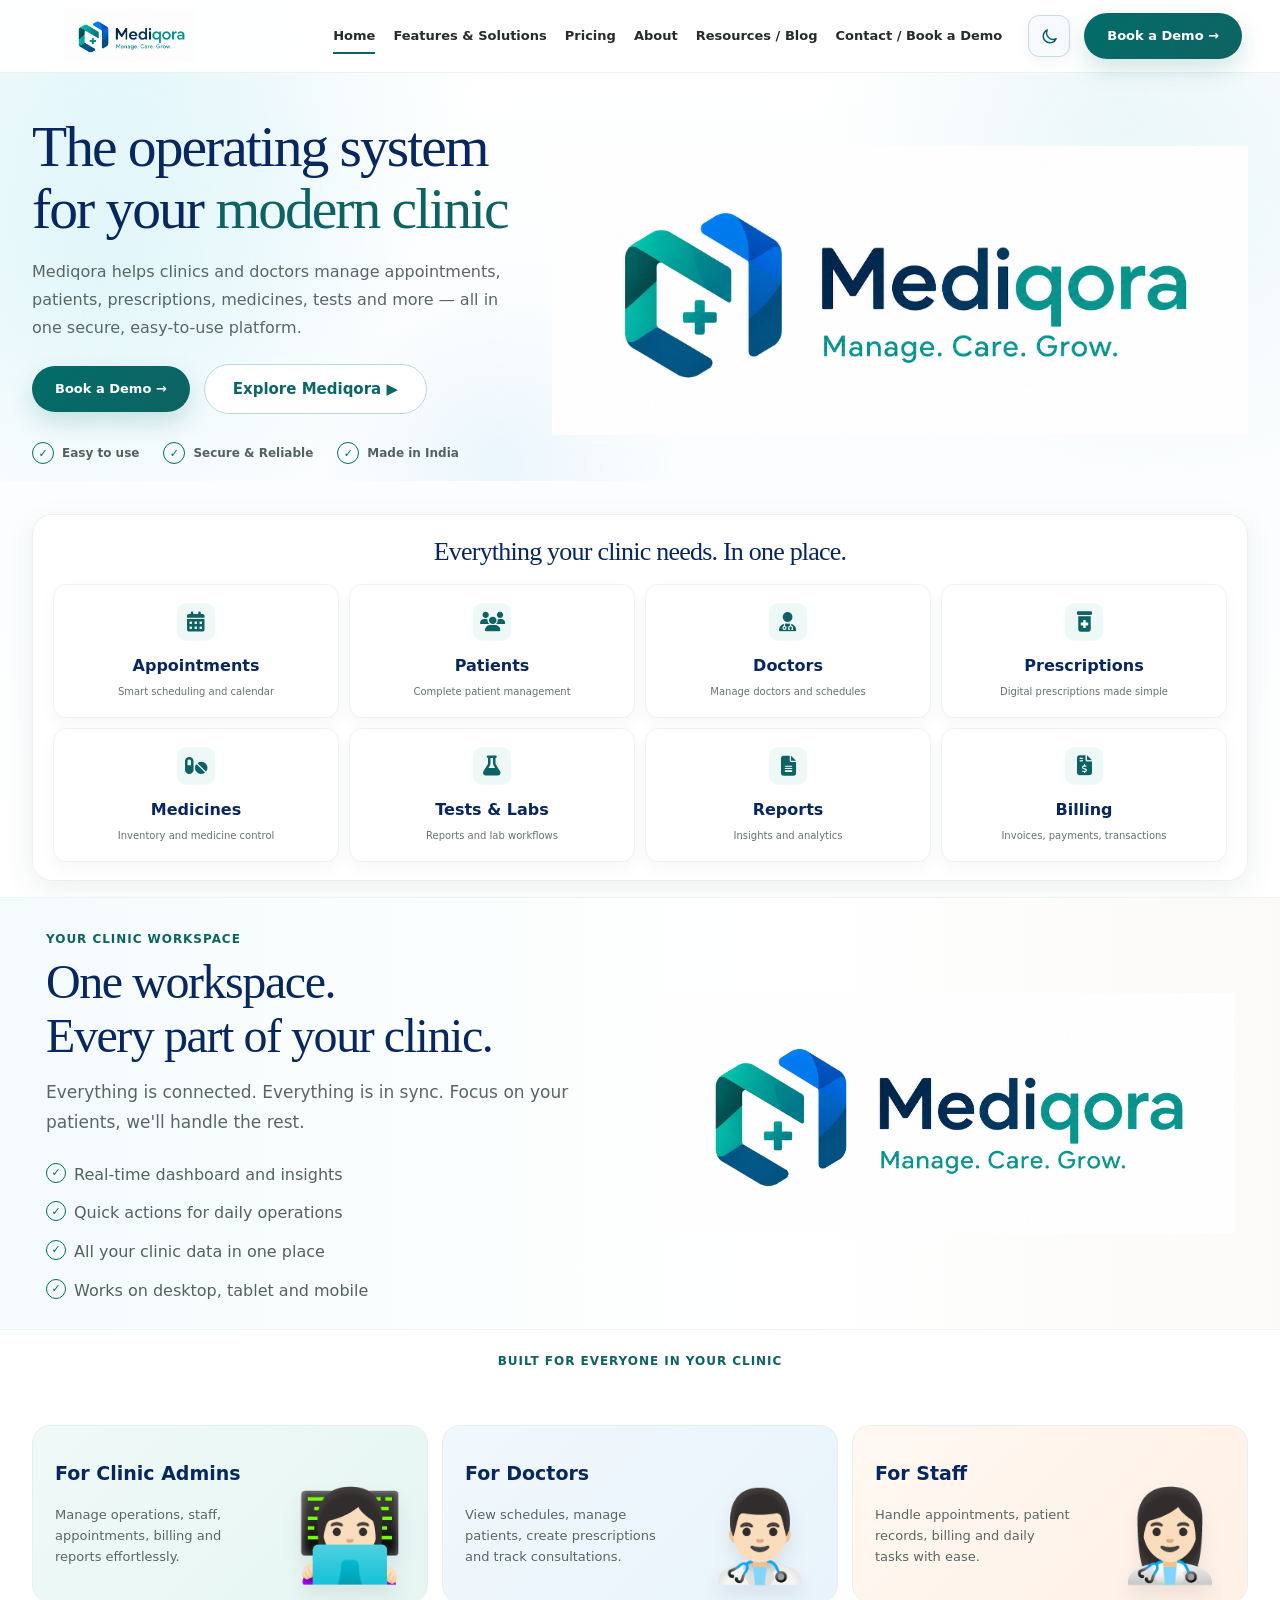
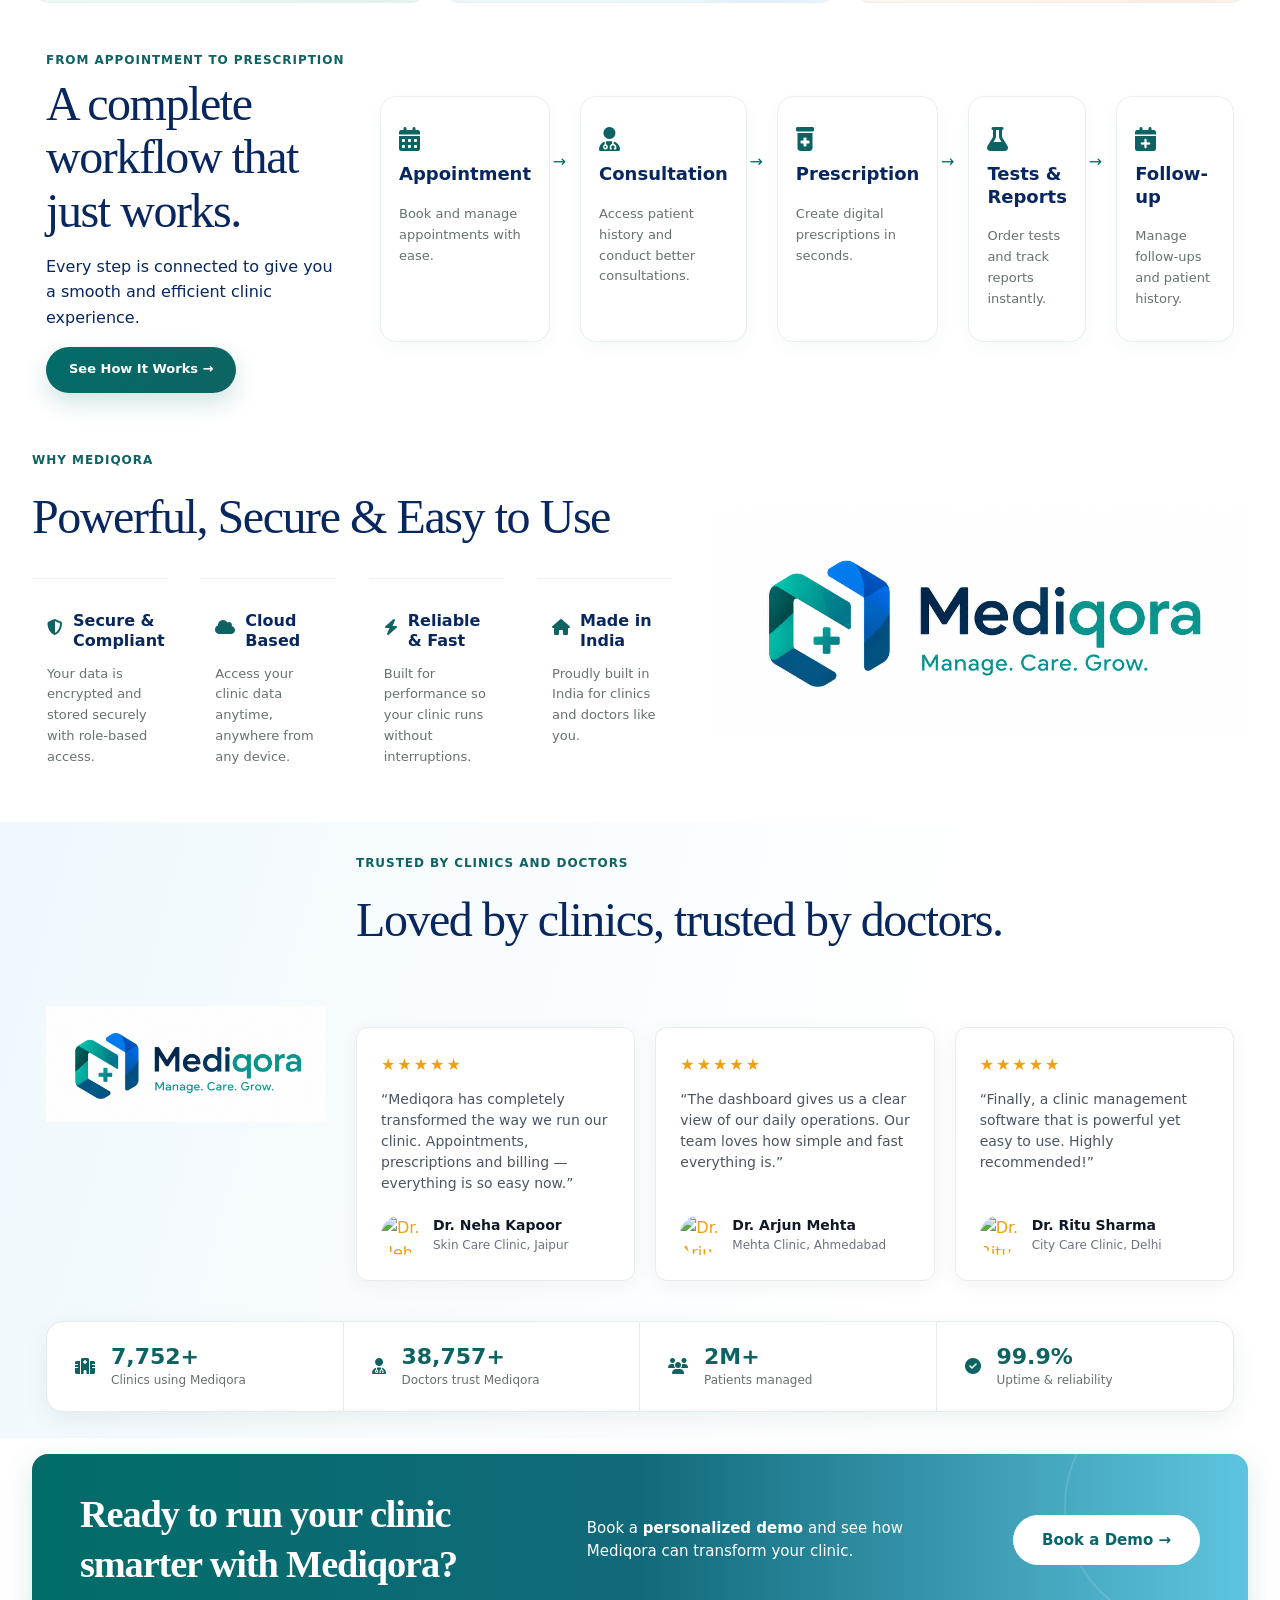
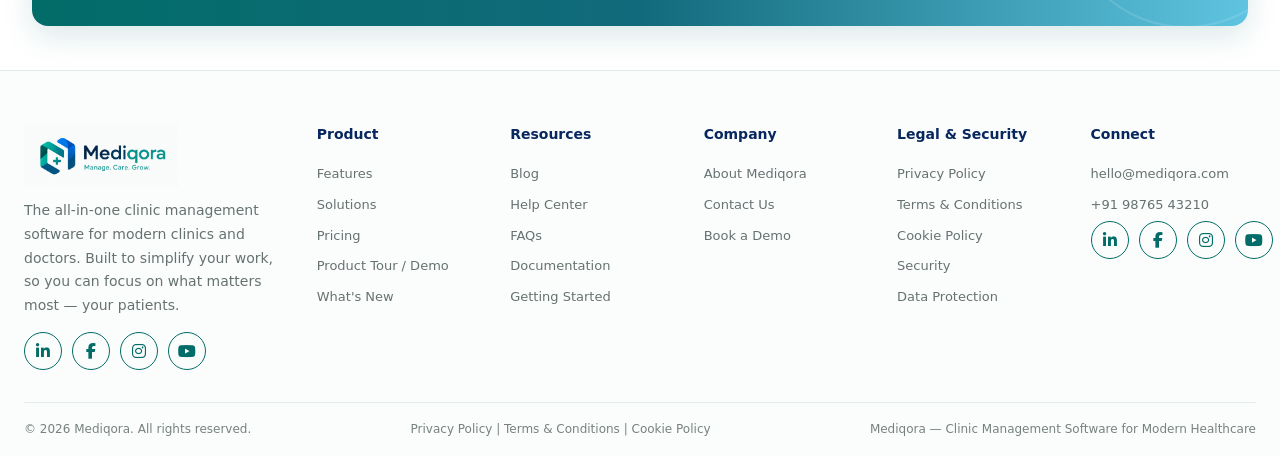
==== commit 4650f3a2: "code" ====
--- a/index.html
+++ b/index.html
@@ -37,7 +37,8 @@
               >
             </div>
             <div class="hero-points">
-              <span>Easy to use</span><span>Secure & Reliable</span
+              <span>Easy to use</span>
+              <span>Secure & Reliable</span
               ><span>Made in India</span>
             </div>
           </div>
@@ -54,31 +55,38 @@
         <div class="feature-catalog">
           <h2>Everything your clinic needs. In one place.</h2>
           <div class="catalog-grid">
-            <a href="feature-solutions.html"
-              ><i>▦</i><strong>Appointments</strong
-              ><span>Smart scheduling and calendar</span></a
-            ><a href="feature-solutions.html"
-              ><i>♙</i><strong>Patients</strong
-              ><span>Complete patient management</span></a
-            ><a href="feature-solutions.html"
-              ><i>♟</i><strong>Doctors</strong
-              ><span>Manage doctors and schedules</span></a
-            ><a href="feature-solutions.html"
-              ><i>℞</i><strong>Prescriptions</strong
-              ><span>Digital prescriptions made simple</span></a
-            ><a href="feature-solutions.html"
-              ><i>⌁</i><strong>Medicines</strong
-              ><span>Inventory and medicine control</span></a
-            ><a href="feature-solutions.html"
-              ><i>⚗</i><strong>Tests & Labs</strong
-              ><span>Reports and lab workflows</span></a
-            ><a href="feature-solutions.html"
-              ><i>▥</i><strong>Reports</strong
-              ><span>Insights and analytics</span></a
-            ><a href="feature-solutions.html"
-              ><i>₹</i><strong>Billing</strong
-              ><span>Invoices, payments, transactions</span></a
-            >
+            <a href="feature-solutions.html">
+               <i class="fa-solid fa-calendar-days"></i>
+              <strong>Appointments</strong>
+              <span>Smart scheduling and calendar</span></a>
+              <a href="feature-solutions.html">
+                  <i class="fa-solid fa-users"></i>
+              <strong>Patients</strong>
+              <span>Complete patient management</span></a>
+              <a href="feature-solutions.html">
+                 <i class="fa-solid fa-user-doctor"></i>
+                <strong>Doctors</strong>
+                <span>Manage doctors and schedules</span></a>
+                <a href="feature-solutions.html">
+                   <i class="fa-solid fa-prescription-bottle-medical"></i>
+                  <strong>Prescriptions</strong>
+                  <span>Digital prescriptions made simple</span></a>
+                  <a href="feature-solutions.html">
+                     <i class="fa-solid fa-pills"></i>
+                    <strong>Medicines</strong>
+                    <span>Inventory and medicine control</span></a>
+                    <a href="feature-solutions.html">
+                        <i class="fa-solid fa-flask"></i>
+                      <strong>Tests & Labs</strong>
+                      <span>Reports and lab workflows</span></a>
+                      <a href="feature-solutions.html">
+                        <i class="fa-solid fa-file-lines"></i>
+                        <strong>Reports</strong>
+                        <span>Insights and analytics</span></a>
+                        <a href="feature-solutions.html">
+                          <i class="fa-solid fa-file-invoice-dollar"></i>
+                          <strong>Billing</strong>
+                          <span>Invoices, payments, transactions</span></a>
           </div>
         </div>
       </section>
@@ -162,27 +170,27 @@
             </div>
             <div class="steps reveal">
               <article>
-                <i>▦</i>
+                 <i class="fa-solid fa-calendar-days"></i>
                 <h3>Appointment</h3>
                 <p>Book and manage appointments with ease.</p>
               </article>
               <article>
-                <i>♙</i>
+                <i class="fa-solid fa-user-doctor"></i>
                 <h3>Consultation</h3>
                 <p>Access patient history and conduct better consultations.</p>
               </article>
               <article>
-                <i>℞</i>
+                <i class="fa-solid fa-prescription-bottle-medical"></i>
                 <h3>Prescription</h3>
                 <p>Create digital prescriptions in seconds.</p>
               </article>
               <article>
-                <i>⚗</i>
+                 <i class="fa-solid fa-flask"></i>
                 <h3>Tests & Reports</h3>
                 <p>Order tests and track reports instantly.</p>
               </article>
               <article>
-                <i>✓</i>
+                 <i class="fa-solid fa-calendar-plus"></i>
                 <h3>Follow-up</h3>
                 <p>Manage follow-ups and patient history.</p>
               </article>
@@ -203,7 +211,7 @@
             <div class="grid-4 benefits">
               <article>
                 <div class="article-header">
-                  <span class="icon">◈</span>
+                 <i class="fa-solid fa-shield-halved" style="color: var(--teal-dark);"></i>
                   <h3>Secure & Compliant</h3>
                 </div>
                 <p>
@@ -214,7 +222,7 @@
 
               <article>
                 <div class="article-header">
-                  <span class="icon blue">☁</span>
+                  <i class="fa-solid fa-cloud" style="color: var(--teal-dark);"></i>
                   <h3>Cloud Based</h3>
                 </div>
                 <p>
@@ -224,7 +232,7 @@
 
               <article>
                 <div class="article-header">
-                  <span class="icon">⚡</span>
+                  <i class="fa-solid fa-bolt" style="color: var(--teal-dark);"></i>
                   <h3>Reliable & Fast</h3>
                 </div>
                 <p>
@@ -235,7 +243,7 @@
 
               <article>
                 <div class="article-header">
-                  <span class="icon blue">⌂</span>
+                  <i class="fa-solid fa-house" style="color: var(--teal-dark);"></i>
                   <h3>Made in India</h3>
                 </div>
                 <p>Proudly built in India for clinics and doctors like you.</p>
@@ -331,7 +339,7 @@
         <div class="container">
           <div class="stats-strip home-stats reveal">
             <div class="stat-item">
-              <span class="stat-icon">🏥</span>
+              <i class="fa-solid fa-hospital" style="color: var(--teal-dark);"></i>
               <div>
                 <strong class="count" data-count="10000">10,000+</strong>
                 <span>Clinics using Mediqora</span>
@@ -339,7 +347,7 @@
             </div>
 
             <div class="stat-item">
-              <span class="stat-icon">👨‍⚕️</span>
+              <i class="fa-solid fa-user-doctor" style="color: var(--teal-dark);"></i>
               <div>
                 <strong class="count" data-count="50000">50,000+</strong>
                 <span>Doctors trust Mediqora</span>
@@ -347,7 +355,7 @@
             </div>
 
             <div class="stat-item">
-              <span class="stat-icon">👥</span>
+              <i class="fa-solid fa-users" style="color: var(--teal-dark);"></i>
               <div>
                 <strong>2M+</strong>
                 <span>Patients managed</span>
@@ -355,7 +363,7 @@
             </div>
 
             <div class="stat-item">
-              <span class="stat-icon">🛡️</span>
+              <i class="fa-solid fa-circle-check" style="color: var(--teal-dark);"></i>
               <div>
                 <strong>99.9%</strong>
                 <span>Uptime & reliability</span>
--- a/css/home.css
+++ b/css/home.css
@@ -73,8 +73,10 @@
   cursor: pointer;
 }
 .container {
-  width: 1500px;
-  margin: auto;
+  width: min(calc(100% - 28px), 1500px);
+  max-width: 100%;
+  margin: 0 auto;
+  padding: 0 14px;
 }
 .section {
   padding: 26px 0;
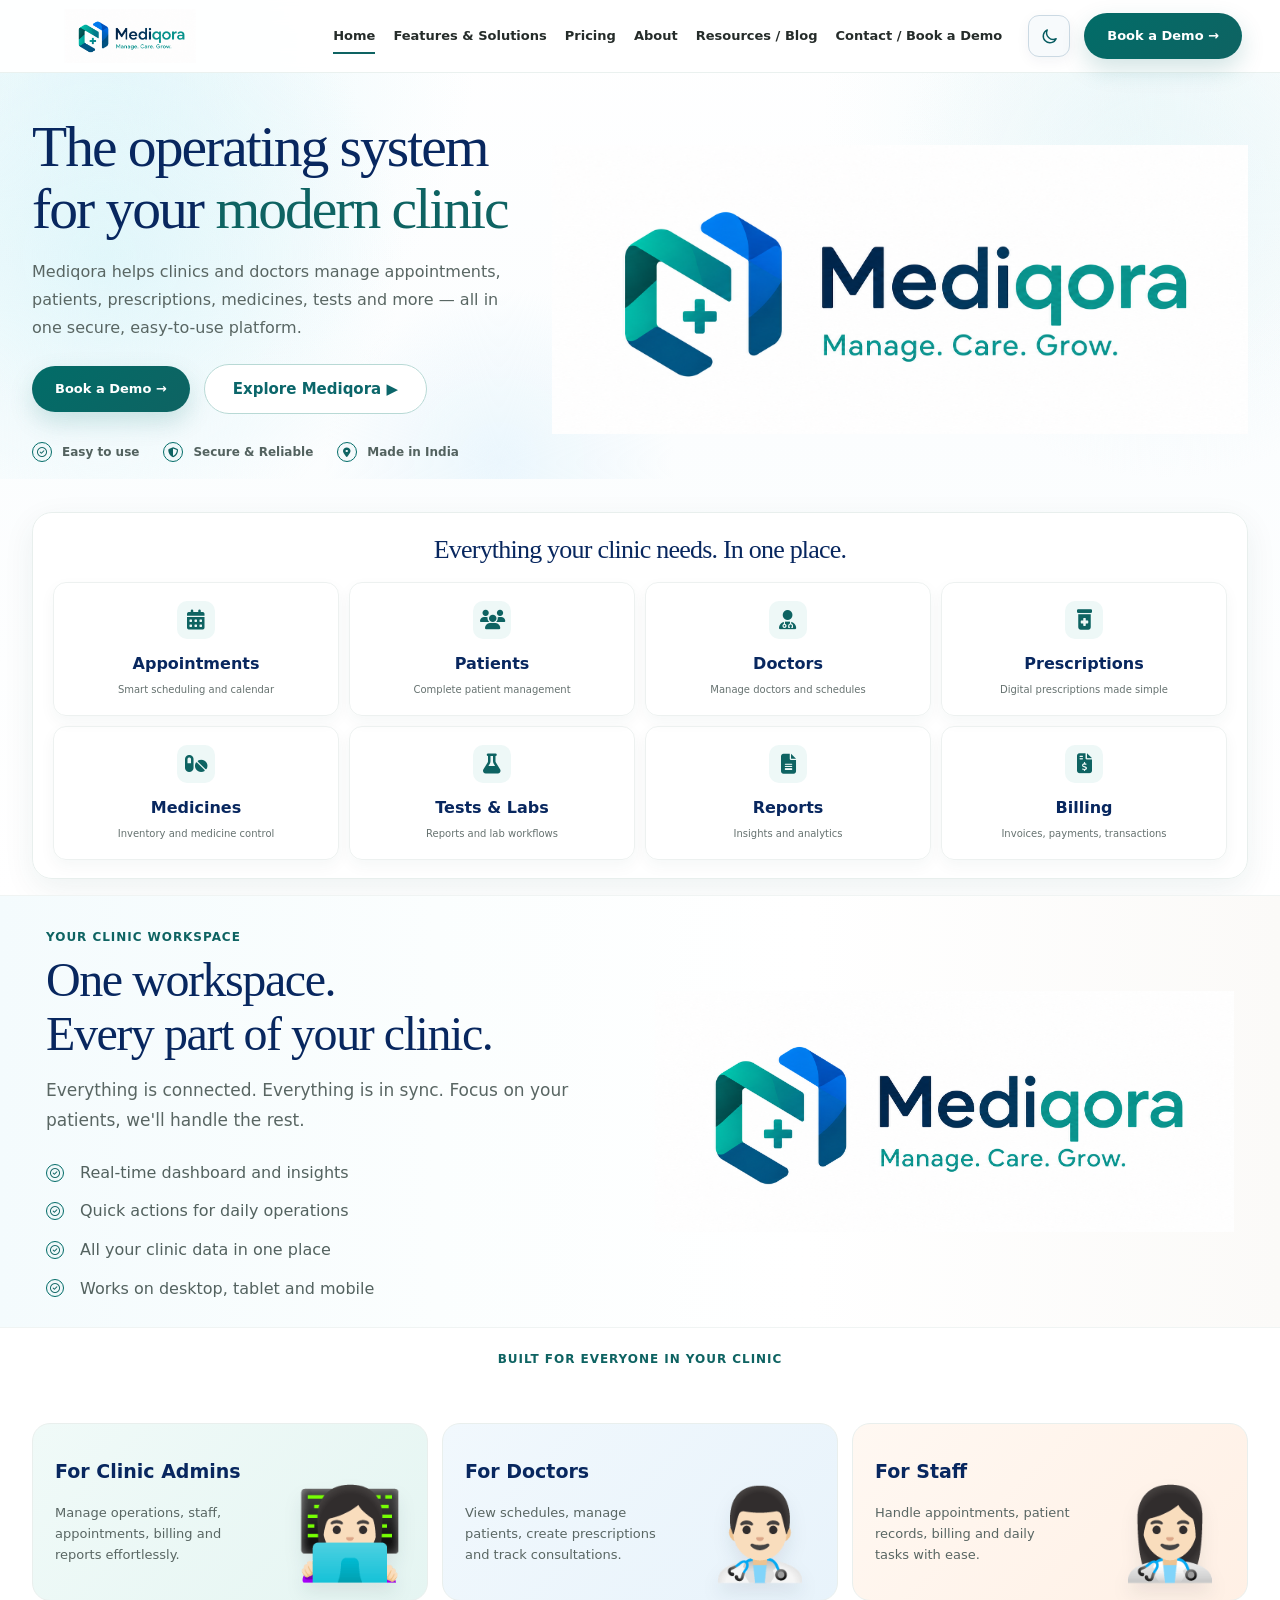
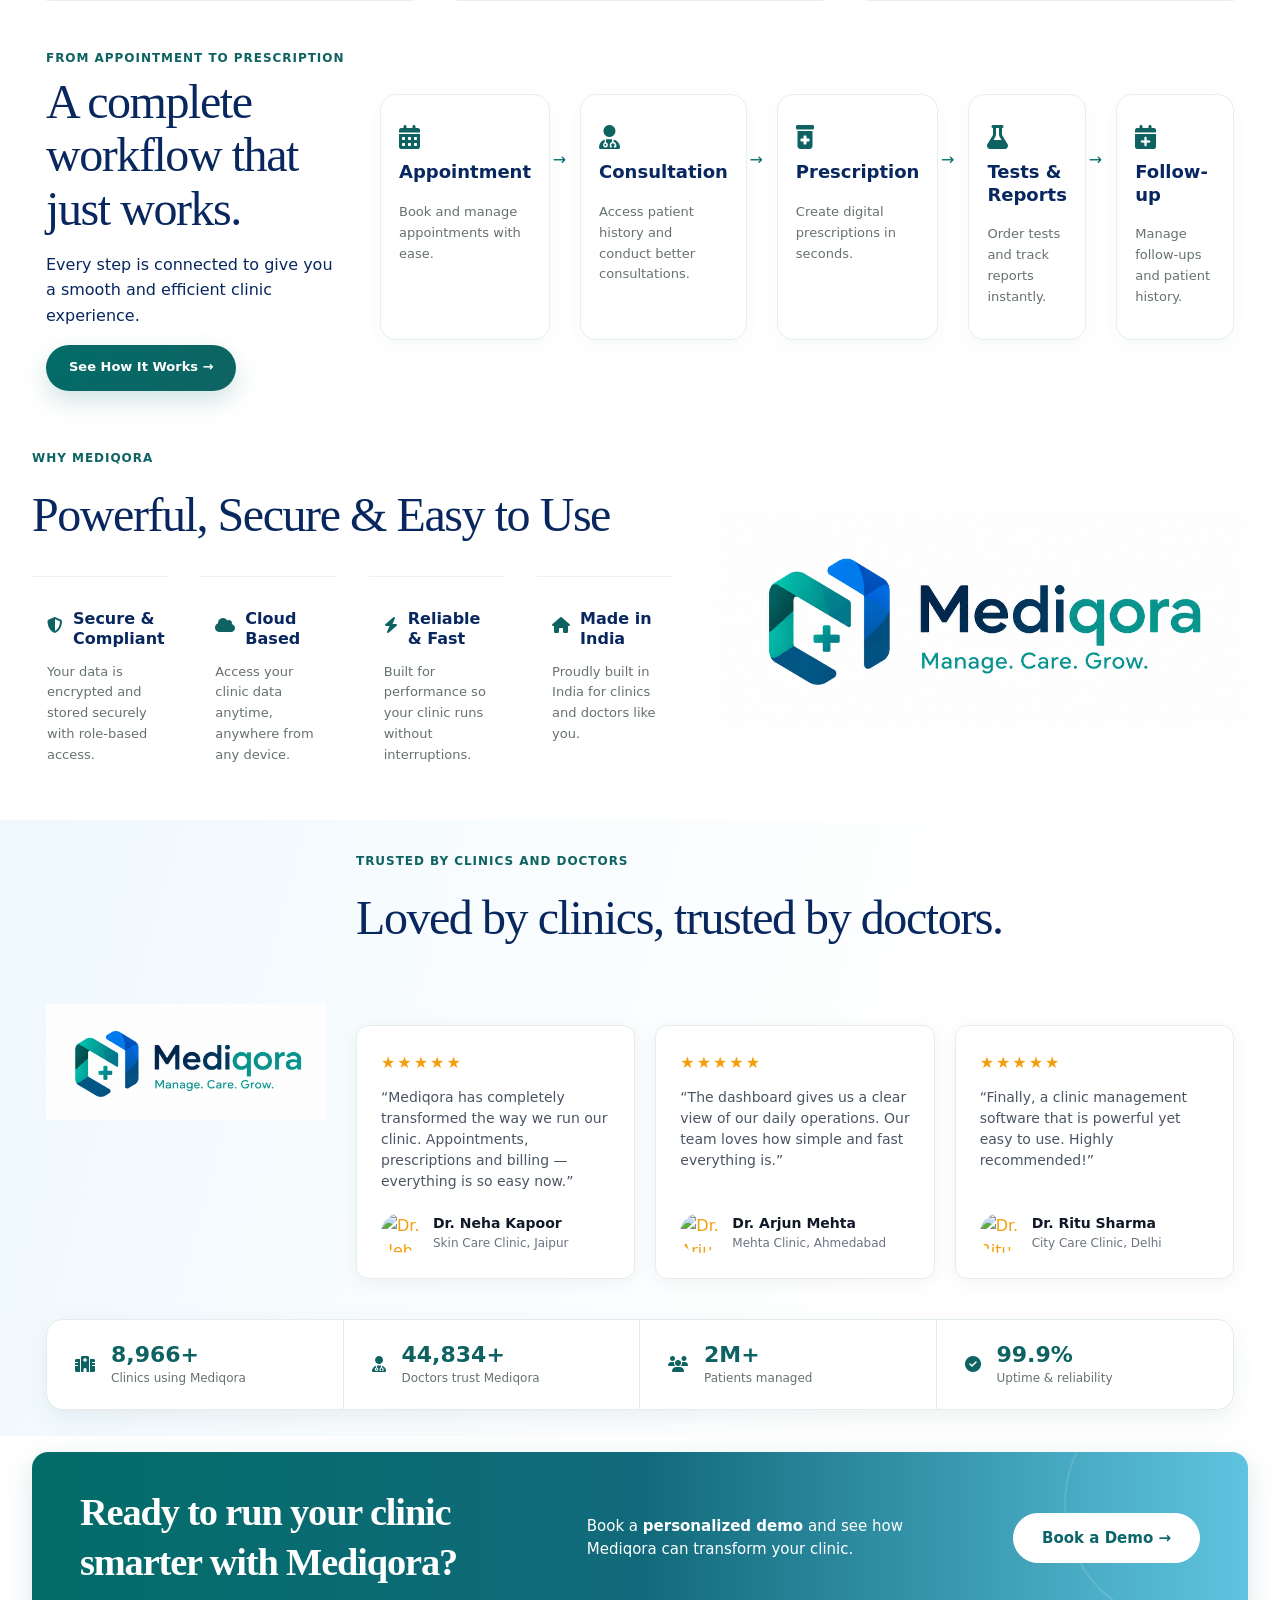
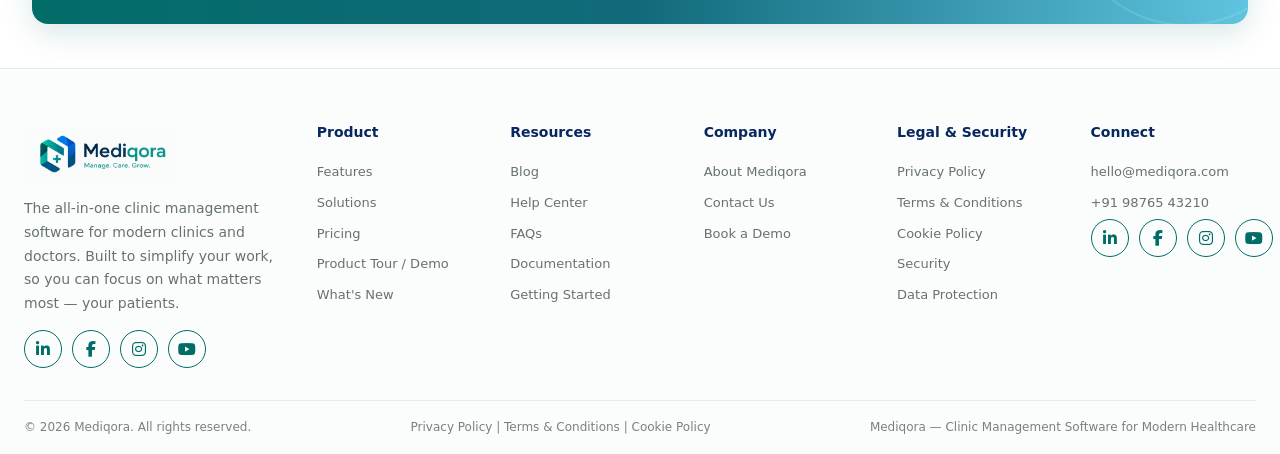
==== commit dc968e86: "icon updates" ====
--- a/index.html
+++ b/index.html
@@ -37,9 +37,9 @@
               >
             </div>
             <div class="hero-points">
-              <span>Easy to use</span>
-              <span>Secure & Reliable</span
-              ><span>Made in India</span>
+              <span><i class="fa-regular fa-circle-check"></i>Easy to use</span>
+              <span><i class="fa-solid fa-shield-halved"></i>Secure &amp; Reliable</span>
+              <span><i class="fa-solid fa-location-dot"></i>Made in India</span>
             </div>
           </div>
           <div class="hero-banner-image reveal">
@@ -101,10 +101,10 @@
               patients, we'll handle the rest.
             </p>
             <ul class="check-list">
-              <li>Real-time dashboard and insights</li>
-              <li>Quick actions for daily operations</li>
-              <li>All your clinic data in one place</li>
-              <li>Works on desktop, tablet and mobile</li>
+              <li><i class="fa-regular fa-circle-check"></i>Real-time dashboard and insights</li>
+              <li><i class="fa-regular fa-circle-check"></i>Quick actions for daily operations</li>
+              <li><i class="fa-regular fa-circle-check"></i>All your clinic data in one place</li>
+              <li><i class="fa-regular fa-circle-check"></i>Works on desktop, tablet and mobile</li>
             </ul>
           </div>
           <div class="workspace-banner-image reveal">
--- a/css/home.css
+++ b/css/home.css
@@ -275,23 +275,27 @@
 }
 .check-list li {
   position: relative;
-  padding-left: 28px;
+  padding-left: 34px;
   color: #53625f;
-}
-.check-list li::before {
-  content: "✓";
+  display: flex;
+  align-items: center;
+  min-height: 22px;
+}
+.check-list li i {
   position: absolute;
   left: 0;
-  top: 1px;
+  top: 50%;
+  transform: translateY(-50%);
   width: 18px;
   height: 18px;
+  display: inline-flex;
+  align-items: center;
+  justify-content: center;
   border-radius: 50%;
-  display: grid;
-  place-items: center;
   border: 1px solid var(--teal);
   color: var(--teal-dark);
-  font-size: 11px;
-  font-weight: 900;
+  font-size: 10px;
+  background: rgba(2, 108, 104, 0.02);
 }
 .section-title {
   margin-bottom: 34px;
@@ -821,20 +825,21 @@
   font-size: 13px;
   font-weight: 750;
   color: #53625f;
-  display: flex;
-  align-items: center;
-  gap: 8px;
-}
-.hero-points span::before {
-  content: "✓";
-  display: grid;
-  place-items: center;
+  display: inline-flex;
+  align-items: center;
+  gap: 10px;
+}
+.hero-points i {
   width: 20px;
   height: 20px;
-  border: 1px solid var(--teal);
+  display: inline-flex;
+  align-items: center;
+  justify-content: center;
+  border: 1.5px solid var(--teal);
   border-radius: 50%;
   color: var(--teal-dark);
-  font-size: 11px;
+  font-size: 10px;
+  background: rgba(2, 108, 104, 0.02);
 }
 .stats-strip {
   display: grid;
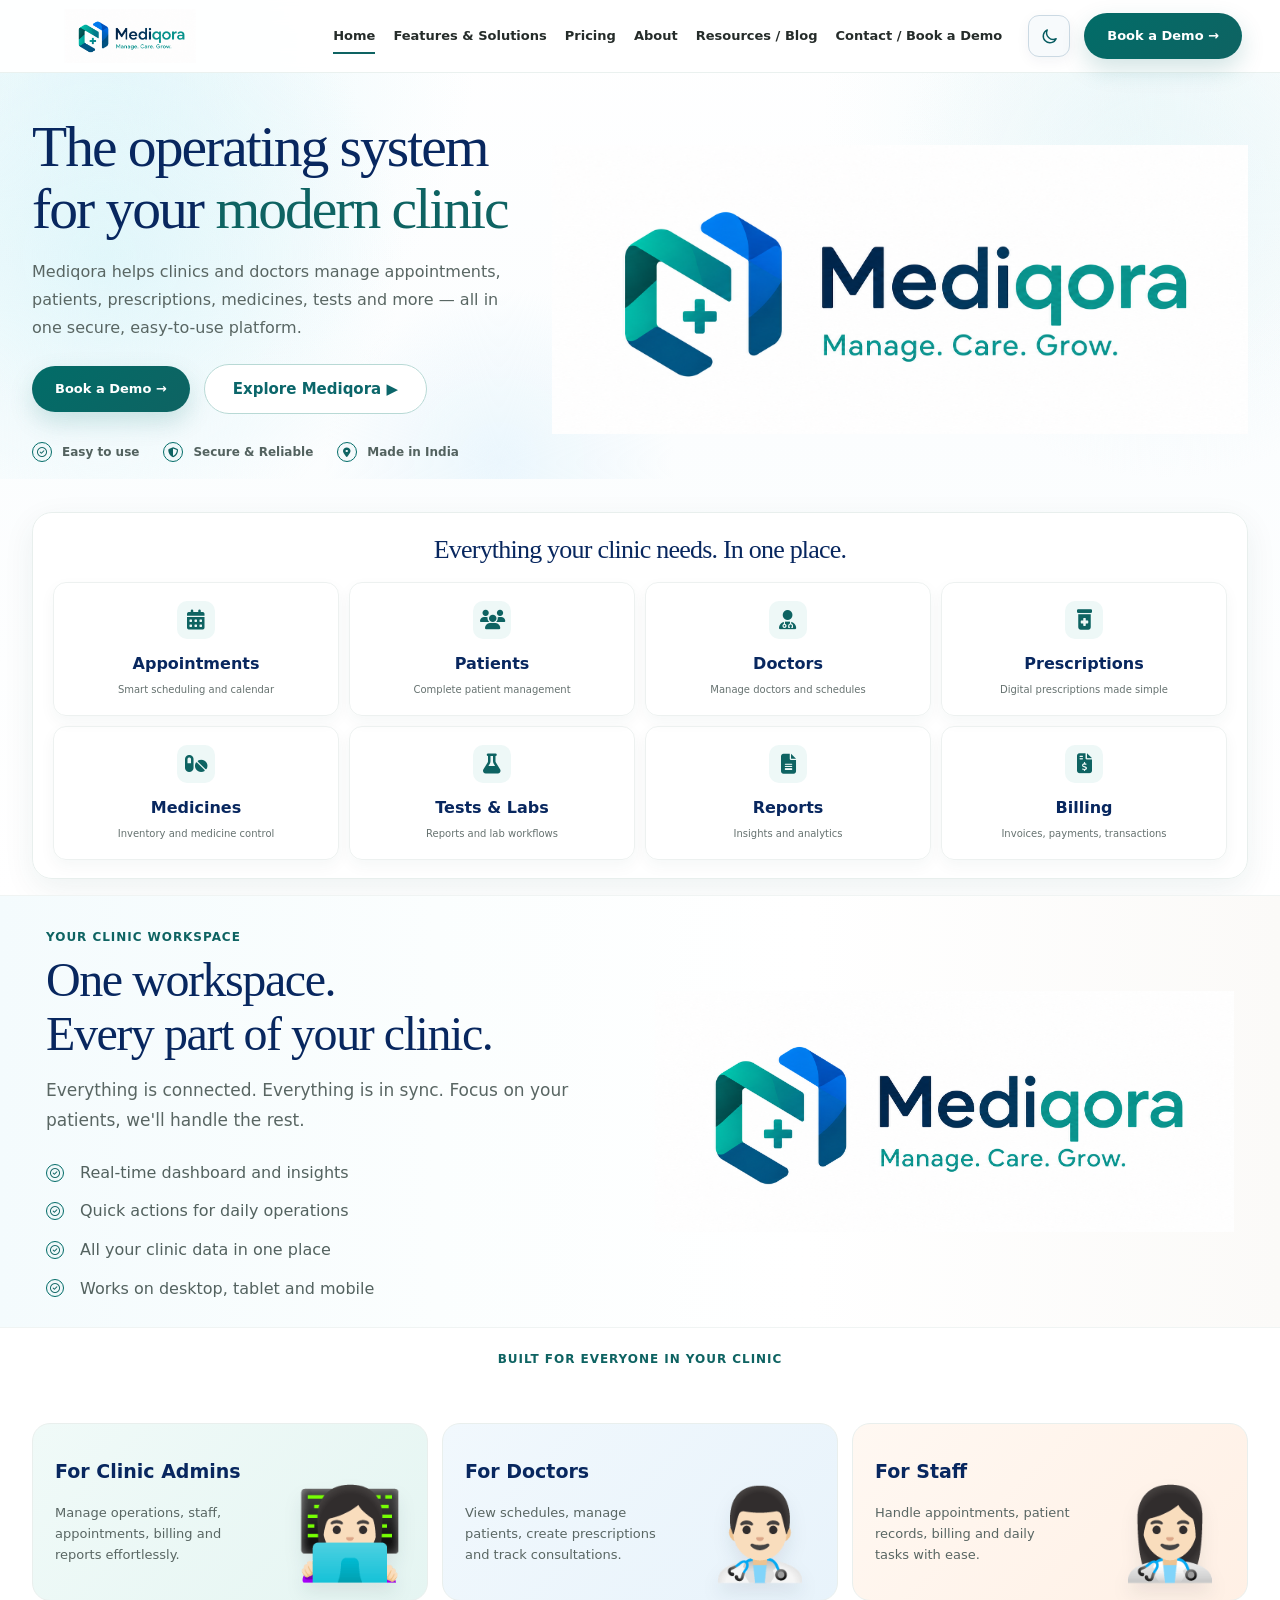
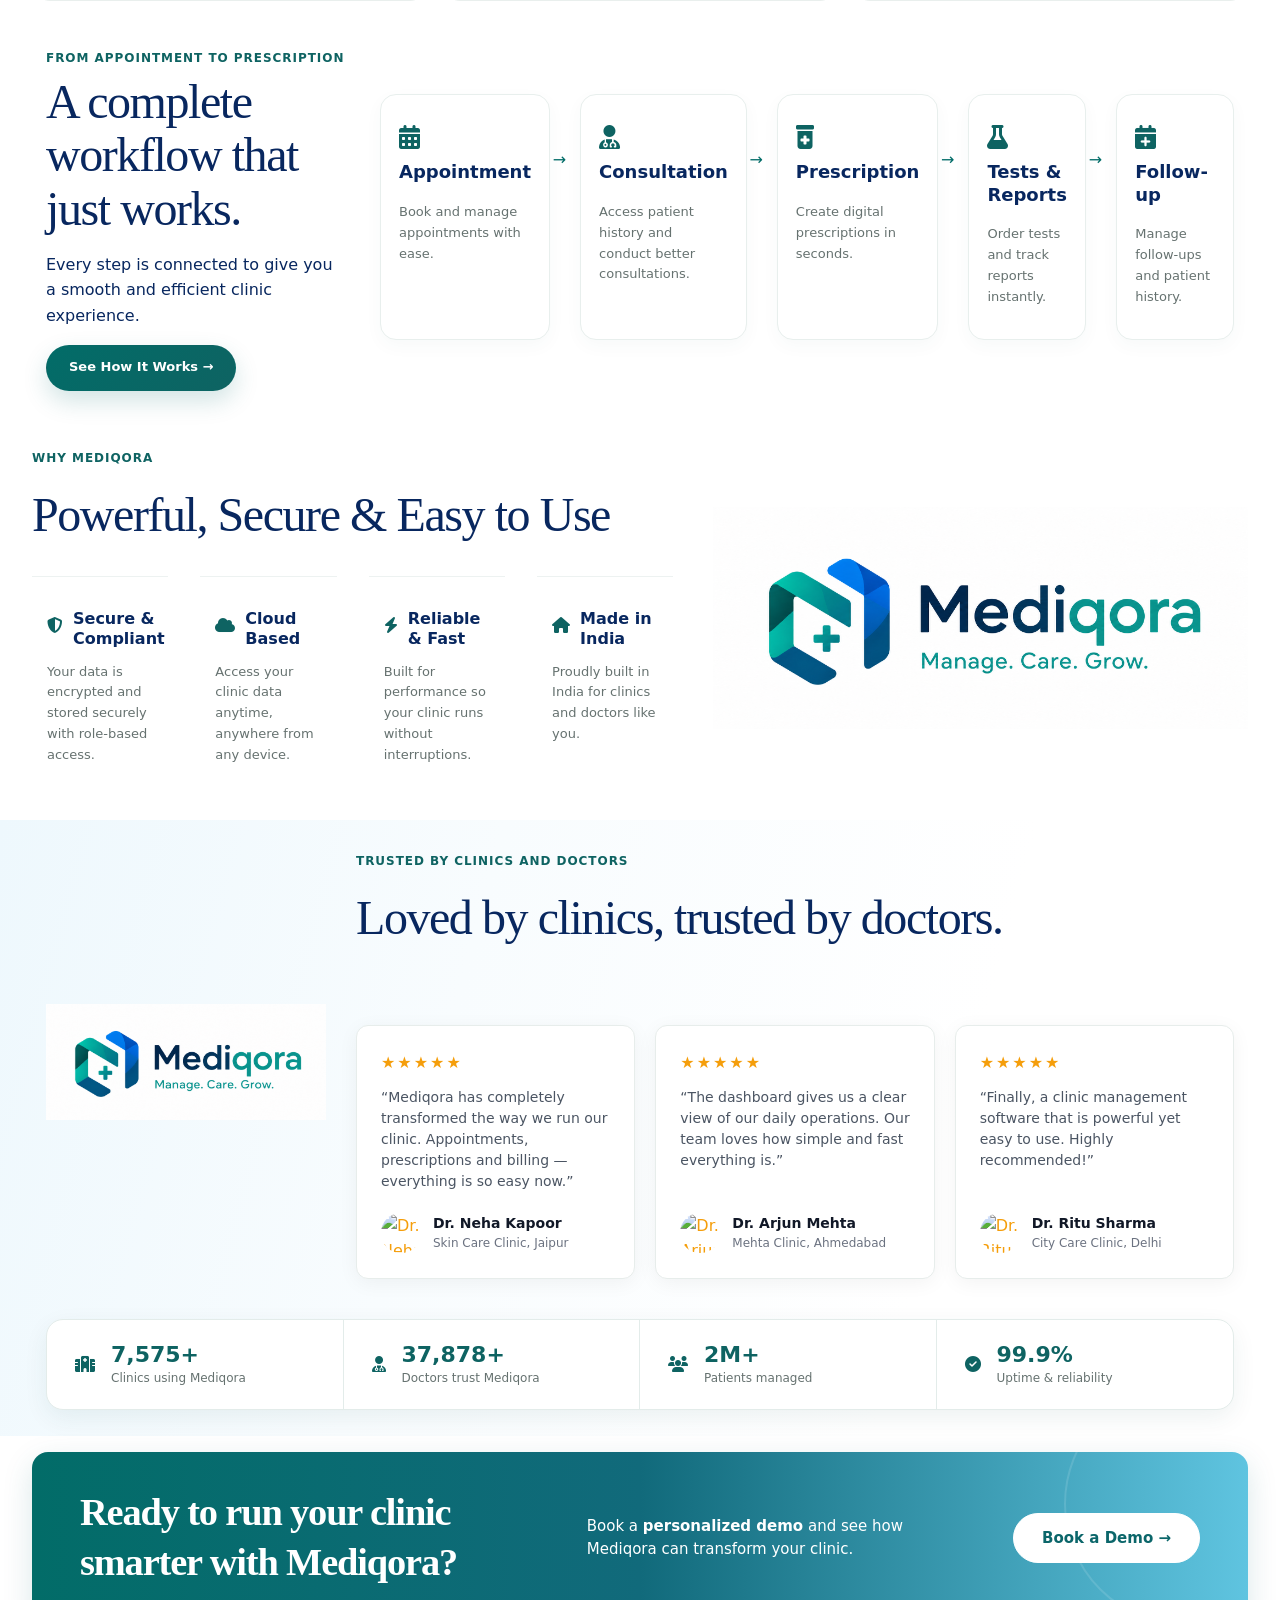
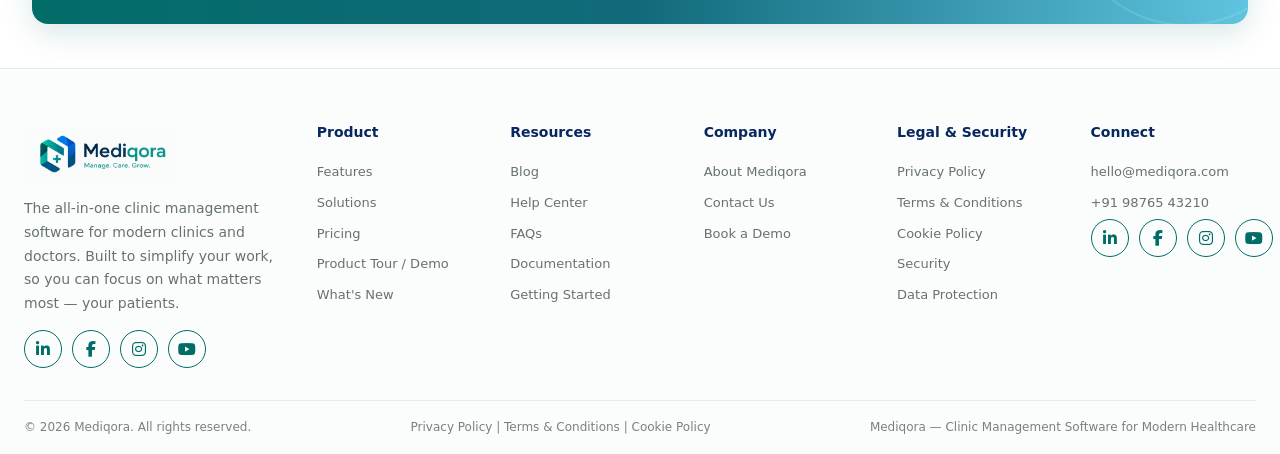
==== commit 7ce2c121: "icon updates" ====
--- a/index.html
+++ b/index.html
@@ -38,15 +38,15 @@
             </div>
             <div class="hero-points">
               <span><i class="fa-regular fa-circle-check"></i>Easy to use</span>
-              <span><i class="fa-solid fa-shield-halved"></i>Secure &amp; Reliable</span>
+              <span
+                ><i class="fa-solid fa-shield-halved"></i>Secure &amp;
+                Reliable</span
+              >
               <span><i class="fa-solid fa-location-dot"></i>Made in India</span>
             </div>
           </div>
           <div class="hero-banner-image reveal">
-            <img
-              src="assets/logo.png"
-              alt="Mediqora banner"
-            />
+            <img src="assets/logo.png" alt="Mediqora banner" />
           </div>
         </div>
       </section>
@@ -56,37 +56,45 @@
           <h2>Everything your clinic needs. In one place.</h2>
           <div class="catalog-grid">
             <a href="feature-solutions.html">
-               <i class="fa-solid fa-calendar-days"></i>
+              <i class="fa-solid fa-calendar-days"></i>
               <strong>Appointments</strong>
-              <span>Smart scheduling and calendar</span></a>
-              <a href="feature-solutions.html">
-                  <i class="fa-solid fa-users"></i>
+              <span>Smart scheduling and calendar</span></a
+            >
+            <a href="feature-solutions.html">
+              <i class="fa-solid fa-users"></i>
               <strong>Patients</strong>
-              <span>Complete patient management</span></a>
-              <a href="feature-solutions.html">
-                 <i class="fa-solid fa-user-doctor"></i>
-                <strong>Doctors</strong>
-                <span>Manage doctors and schedules</span></a>
-                <a href="feature-solutions.html">
-                   <i class="fa-solid fa-prescription-bottle-medical"></i>
-                  <strong>Prescriptions</strong>
-                  <span>Digital prescriptions made simple</span></a>
-                  <a href="feature-solutions.html">
-                     <i class="fa-solid fa-pills"></i>
-                    <strong>Medicines</strong>
-                    <span>Inventory and medicine control</span></a>
-                    <a href="feature-solutions.html">
-                        <i class="fa-solid fa-flask"></i>
-                      <strong>Tests & Labs</strong>
-                      <span>Reports and lab workflows</span></a>
-                      <a href="feature-solutions.html">
-                        <i class="fa-solid fa-file-lines"></i>
-                        <strong>Reports</strong>
-                        <span>Insights and analytics</span></a>
-                        <a href="feature-solutions.html">
-                          <i class="fa-solid fa-file-invoice-dollar"></i>
-                          <strong>Billing</strong>
-                          <span>Invoices, payments, transactions</span></a>
+              <span>Complete patient management</span></a
+            >
+            <a href="feature-solutions.html">
+              <i class="fa-solid fa-user-doctor"></i>
+              <strong>Doctors</strong>
+              <span>Manage doctors and schedules</span></a
+            >
+            <a href="feature-solutions.html">
+              <i class="fa-solid fa-prescription-bottle-medical"></i>
+              <strong>Prescriptions</strong>
+              <span>Digital prescriptions made simple</span></a
+            >
+            <a href="feature-solutions.html">
+              <i class="fa-solid fa-pills"></i>
+              <strong>Medicines</strong>
+              <span>Inventory and medicine control</span></a
+            >
+            <a href="feature-solutions.html">
+              <i class="fa-solid fa-flask"></i>
+              <strong>Tests & Labs</strong>
+              <span>Reports and lab workflows</span></a
+            >
+            <a href="feature-solutions.html">
+              <i class="fa-solid fa-file-lines"></i>
+              <strong>Reports</strong>
+              <span>Insights and analytics</span></a
+            >
+            <a href="feature-solutions.html">
+              <i class="fa-solid fa-file-invoice-dollar"></i>
+              <strong>Billing</strong>
+              <span>Invoices, payments, transactions</span></a
+            >
           </div>
         </div>
       </section>
@@ -101,17 +109,26 @@
               patients, we'll handle the rest.
             </p>
             <ul class="check-list">
-              <li><i class="fa-regular fa-circle-check"></i>Real-time dashboard and insights</li>
-              <li><i class="fa-regular fa-circle-check"></i>Quick actions for daily operations</li>
-              <li><i class="fa-regular fa-circle-check"></i>All your clinic data in one place</li>
-              <li><i class="fa-regular fa-circle-check"></i>Works on desktop, tablet and mobile</li>
+              <li>
+                <i class="fa-regular fa-circle-check"></i>Real-time dashboard
+                and insights
+              </li>
+              <li>
+                <i class="fa-regular fa-circle-check"></i>Quick actions for
+                daily operations
+              </li>
+              <li>
+                <i class="fa-regular fa-circle-check"></i>All your clinic data
+                in one place
+              </li>
+              <li>
+                <i class="fa-regular fa-circle-check"></i>Works on desktop,
+                tablet and mobile
+              </li>
             </ul>
           </div>
           <div class="workspace-banner-image reveal">
-            <img
-              src="assets/logo.png"
-              alt="Mediqora clinic workspace banner"
-            />
+            <img src="assets/logo.png" alt="Mediqora clinic workspace banner" />
           </div>
         </div>
       </section>
@@ -170,7 +187,7 @@
             </div>
             <div class="steps reveal">
               <article>
-                 <i class="fa-solid fa-calendar-days"></i>
+                <i class="fa-solid fa-calendar-days"></i>
                 <h3>Appointment</h3>
                 <p>Book and manage appointments with ease.</p>
               </article>
@@ -185,12 +202,12 @@
                 <p>Create digital prescriptions in seconds.</p>
               </article>
               <article>
-                 <i class="fa-solid fa-flask"></i>
+                <i class="fa-solid fa-flask"></i>
                 <h3>Tests & Reports</h3>
                 <p>Order tests and track reports instantly.</p>
               </article>
               <article>
-                 <i class="fa-solid fa-calendar-plus"></i>
+                <i class="fa-solid fa-calendar-plus"></i>
                 <h3>Follow-up</h3>
                 <p>Manage follow-ups and patient history.</p>
               </article>
@@ -211,7 +228,10 @@
             <div class="grid-4 benefits">
               <article>
                 <div class="article-header">
-                 <i class="fa-solid fa-shield-halved" style="color: var(--teal-dark);"></i>
+                  <i
+                    class="fa-solid fa-shield-halved"
+                    style="color: var(--teal-dark)"
+                  ></i>
                   <h3>Secure & Compliant</h3>
                 </div>
                 <p>
@@ -222,7 +242,10 @@
 
               <article>
                 <div class="article-header">
-                  <i class="fa-solid fa-cloud" style="color: var(--teal-dark);"></i>
+                  <i
+                    class="fa-solid fa-cloud"
+                    style="color: var(--teal-dark)"
+                  ></i>
                   <h3>Cloud Based</h3>
                 </div>
                 <p>
@@ -232,7 +255,10 @@
 
               <article>
                 <div class="article-header">
-                  <i class="fa-solid fa-bolt" style="color: var(--teal-dark);"></i>
+                  <i
+                    class="fa-solid fa-bolt"
+                    style="color: var(--teal-dark)"
+                  ></i>
                   <h3>Reliable & Fast</h3>
                 </div>
                 <p>
@@ -243,7 +269,10 @@
 
               <article>
                 <div class="article-header">
-                  <i class="fa-solid fa-house" style="color: var(--teal-dark);"></i>
+                  <i
+                    class="fa-solid fa-house"
+                    style="color: var(--teal-dark)"
+                  ></i>
                   <h3>Made in India</h3>
                 </div>
                 <p>Proudly built in India for clinics and doctors like you.</p>
@@ -339,7 +368,10 @@
         <div class="container">
           <div class="stats-strip home-stats reveal">
             <div class="stat-item">
-              <i class="fa-solid fa-hospital" style="color: var(--teal-dark);"></i>
+              <i
+                class="fa-solid fa-hospital"
+                style="color: var(--teal-dark)"
+              ></i>
               <div>
                 <strong class="count" data-count="10000">10,000+</strong>
                 <span>Clinics using Mediqora</span>
@@ -347,7 +379,10 @@
             </div>
 
             <div class="stat-item">
-              <i class="fa-solid fa-user-doctor" style="color: var(--teal-dark);"></i>
+              <i
+                class="fa-solid fa-user-doctor"
+                style="color: var(--teal-dark)"
+              ></i>
               <div>
                 <strong class="count" data-count="50000">50,000+</strong>
                 <span>Doctors trust Mediqora</span>
@@ -355,7 +390,7 @@
             </div>
 
             <div class="stat-item">
-              <i class="fa-solid fa-users" style="color: var(--teal-dark);"></i>
+              <i class="fa-solid fa-users" style="color: var(--teal-dark)"></i>
               <div>
                 <strong>2M+</strong>
                 <span>Patients managed</span>
@@ -363,7 +398,10 @@
             </div>
 
             <div class="stat-item">
-              <i class="fa-solid fa-circle-check" style="color: var(--teal-dark);"></i>
+              <i
+                class="fa-solid fa-circle-check"
+                style="color: var(--teal-dark)"
+              ></i>
               <div>
                 <strong>99.9%</strong>
                 <span>Uptime & reliability</span>
